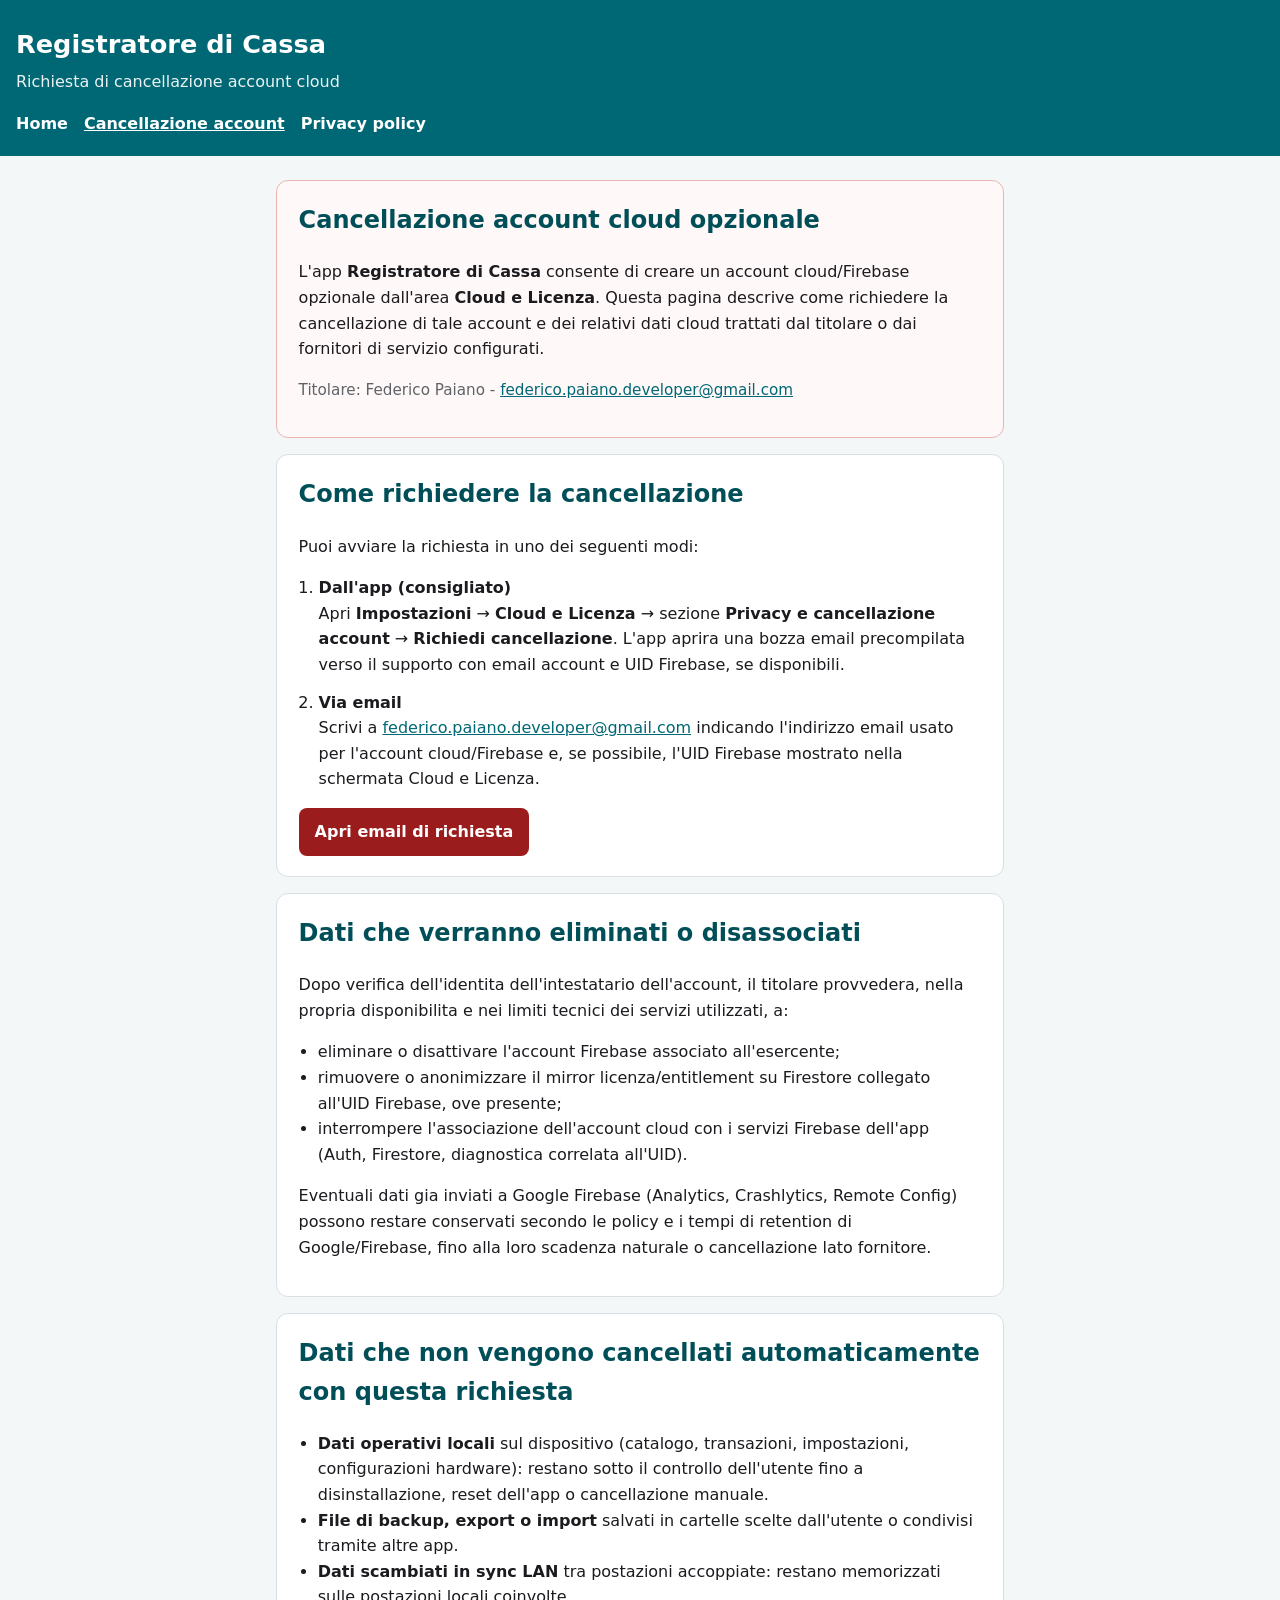
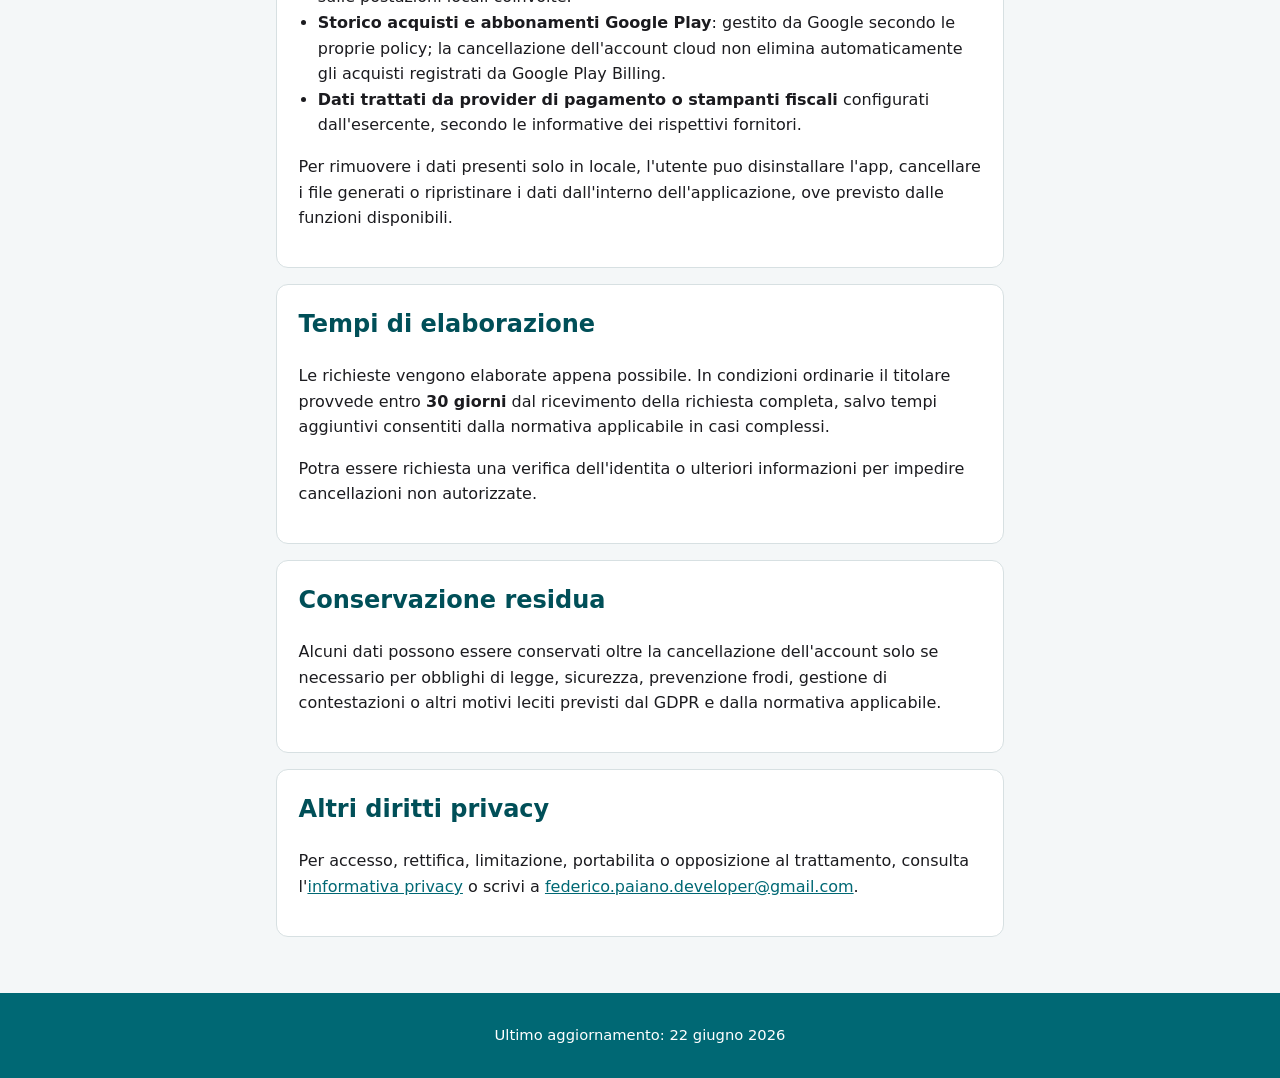
==== account-deletion.html @ 469132d5 "Publish legal pages for Google Play Console. Account deletion and privacy policy pages for Registrat" ====
<!DOCTYPE html>
<html lang="it">
<head>
  <meta charset="utf-8">
  <meta name="viewport" content="width=device-width, initial-scale=1">
  <title>Cancellazione account cloud - Registratore di Cassa</title>
  <meta name="description" content="Come richiedere la cancellazione dell'account cloud Firebase e dei dati cloud associati all'app Registratore di Cassa.">
  <link rel="stylesheet" href="style.css">
</head>
<body>
  <header class="site-header">
    <h1>Registratore di Cassa</h1>
    <p>Richiesta di cancellazione account cloud</p>
    <nav class="site-nav" aria-label="Navigazione documenti">
      <a href="index.html">Home</a>
      <a href="account-deletion.html" aria-current="page">Cancellazione account</a>
      <a href="privacy-policy.html">Privacy policy</a>
    </nav>
  </header>

  <main>
    <section class="card danger">
      <h2>Cancellazione account cloud opzionale</h2>
      <p>
        L'app <strong>Registratore di Cassa</strong> consente di creare un account cloud/Firebase
        opzionale dall'area <strong>Cloud e Licenza</strong>. Questa pagina descrive come richiedere
        la cancellazione di tale account e dei relativi dati cloud trattati dal titolare o dai
        fornitori di servizio configurati.
      </p>
      <p class="meta">
        Titolare: Federico Paiano -
        <a href="mailto:federico.paiano.developer@gmail.com">federico.paiano.developer@gmail.com</a>
      </p>
    </section>

    <section class="card">
      <h2>Come richiedere la cancellazione</h2>
      <p>Puoi avviare la richiesta in uno dei seguenti modi:</p>
      <ol class="steps">
        <li>
          <strong>Dall'app (consigliato)</strong><br>
          Apri <strong>Impostazioni</strong> &rarr; <strong>Cloud e Licenza</strong> &rarr;
          sezione <strong>Privacy e cancellazione account</strong> &rarr;
          <strong>Richiedi cancellazione</strong>. L'app aprira una bozza email precompilata
          verso il supporto con email account e UID Firebase, se disponibili.
        </li>
        <li>
          <strong>Via email</strong><br>
          Scrivi a
          <a href="mailto:federico.paiano.developer@gmail.com?subject=Richiesta%20cancellazione%20account%20cloud%20-%20Registratore%20di%20Cassa">federico.paiano.developer@gmail.com</a>
          indicando l'indirizzo email usato per l'account cloud/Firebase e, se possibile,
          l'UID Firebase mostrato nella schermata Cloud e Licenza.
        </li>
      </ol>
      <div class="button-row">
        <a class="button button-danger" href="mailto:federico.paiano.developer@gmail.com?subject=Richiesta%20cancellazione%20account%20cloud%20-%20Registratore%20di%20Cassa&amp;body=Buongiorno%2C%0A%0Adesidero%20richiedere%20la%20cancellazione%20del%20mio%20account%20cloud%20per%20l'app%20Registratore%20di%20Cassa.%0A%0AEmail%20account%3A%20%0AUID%20Firebase%3A%20%0A%0AGrazie.">Apri email di richiesta</a>
      </div>
    </section>

    <section class="card">
      <h2>Dati che verranno eliminati o disassociati</h2>
      <p>
        Dopo verifica dell'identita dell'intestatario dell'account, il titolare provvedera,
        nella propria disponibilita e nei limiti tecnici dei servizi utilizzati, a:
      </p>
      <ul class="compact">
        <li>eliminare o disattivare l'account Firebase associato all'esercente;</li>
        <li>rimuovere o anonimizzare il mirror licenza/entitlement su Firestore collegato all'UID Firebase, ove presente;</li>
        <li>interrompere l'associazione dell'account cloud con i servizi Firebase dell'app (Auth, Firestore, diagnostica correlata all'UID).</li>
      </ul>
      <p>
        Eventuali dati gia inviati a Google Firebase (Analytics, Crashlytics, Remote Config)
        possono restare conservati secondo le policy e i tempi di retention di Google/Firebase,
        fino alla loro scadenza naturale o cancellazione lato fornitore.
      </p>
    </section>

    <section class="card">
      <h2>Dati che non vengono cancellati automaticamente con questa richiesta</h2>
      <ul class="compact">
        <li>
          <strong>Dati operativi locali</strong> sul dispositivo (catalogo, transazioni, impostazioni,
          configurazioni hardware): restano sotto il controllo dell'utente fino a disinstallazione,
          reset dell'app o cancellazione manuale.
        </li>
        <li>
          <strong>File di backup, export o import</strong> salvati in cartelle scelte dall'utente
          o condivisi tramite altre app.
        </li>
        <li>
          <strong>Dati scambiati in sync LAN</strong> tra postazioni accoppiate: restano memorizzati
          sulle postazioni locali coinvolte.
        </li>
        <li>
          <strong>Storico acquisti e abbonamenti Google Play</strong>: gestito da Google secondo
          le proprie policy; la cancellazione dell'account cloud non elimina automaticamente
          gli acquisti registrati da Google Play Billing.
        </li>
        <li>
          <strong>Dati trattati da provider di pagamento o stampanti fiscali</strong> configurati
          dall'esercente, secondo le informative dei rispettivi fornitori.
        </li>
      </ul>
      <p>
        Per rimuovere i dati presenti solo in locale, l'utente puo disinstallare l'app,
        cancellare i file generati o ripristinare i dati dall'interno dell'applicazione,
        ove previsto dalle funzioni disponibili.
      </p>
    </section>

    <section class="card">
      <h2>Tempi di elaborazione</h2>
      <p>
        Le richieste vengono elaborate appena possibile. In condizioni ordinarie il titolare
        provvede entro <strong>30 giorni</strong> dal ricevimento della richiesta completa,
        salvo tempi aggiuntivi consentiti dalla normativa applicabile in casi complessi.
      </p>
      <p>
        Potra essere richiesta una verifica dell'identita o ulteriori informazioni per
        impedire cancellazioni non autorizzate.
      </p>
    </section>

    <section class="card">
      <h2>Conservazione residua</h2>
      <p>
        Alcuni dati possono essere conservati oltre la cancellazione dell'account solo se
        necessario per obblighi di legge, sicurezza, prevenzione frodi, gestione di contestazioni
        o altri motivi leciti previsti dal GDPR e dalla normativa applicabile.
      </p>
    </section>

    <section class="card">
      <h2>Altri diritti privacy</h2>
      <p>
        Per accesso, rettifica, limitazione, portabilita o opposizione al trattamento,
        consulta l'<a href="privacy-policy.html">informativa privacy</a> o scrivi a
        <a href="mailto:federico.paiano.developer@gmail.com">federico.paiano.developer@gmail.com</a>.
      </p>
    </section>
  </main>

  <footer class="site-footer">
    <p>Ultimo aggiornamento: 22 giugno 2026</p>
  </footer>
</body>
</html>
---- style.css ----
:root {
  color-scheme: light;
  --primary: #006874;
  --primary-dark: #004f58;
  --text: #1b1b1f;
  --muted: #5f6368;
  --surface: #ffffff;
  --background: #f4f7f8;
  --border: #d7e0e2;
  --danger: #9b1c1c;
  --max-width: 760px;
}

* {
  box-sizing: border-box;
}

body {
  margin: 0;
  font-family: "Segoe UI", system-ui, -apple-system, sans-serif;
  line-height: 1.6;
  color: var(--text);
  background: var(--background);
}

a {
  color: var(--primary);
}

a:hover {
  color: var(--primary-dark);
}

.site-header,
.site-footer {
  background: var(--primary);
  color: #fff;
}

.site-header {
  padding: 1.5rem 1rem 1.25rem;
}

.site-header h1 {
  margin: 0 0 0.25rem;
  font-size: 1.6rem;
}

.site-header p {
  margin: 0;
  opacity: 0.92;
}

.site-nav {
  margin-top: 1rem;
  display: flex;
  flex-wrap: wrap;
  gap: 0.75rem 1rem;
}

.site-nav a {
  color: #fff;
  text-decoration: none;
  font-weight: 600;
}

.site-nav a[aria-current="page"] {
  text-decoration: underline;
}

main {
  max-width: var(--max-width);
  margin: 0 auto;
  padding: 1.5rem 1rem 2.5rem;
}

.card {
  background: var(--surface);
  border: 1px solid var(--border);
  border-radius: 12px;
  padding: 1.25rem 1.35rem;
  margin-bottom: 1rem;
}

.card h2,
.card h3 {
  margin-top: 0;
  color: var(--primary-dark);
}

.card.danger {
  border-color: #e8b4b4;
  background: #fff8f8;
}

.meta {
  color: var(--muted);
  font-size: 0.95rem;
}

ol.steps {
  padding-left: 1.25rem;
}

ol.steps li + li {
  margin-top: 0.75rem;
}

ul.compact {
  padding-left: 1.2rem;
}

table {
  width: 100%;
  border-collapse: collapse;
  font-size: 0.95rem;
}

th,
td {
  border: 1px solid var(--border);
  padding: 0.55rem 0.65rem;
  text-align: left;
  vertical-align: top;
}

th {
  background: #eef4f5;
}

.button-row {
  display: flex;
  flex-wrap: wrap;
  gap: 0.75rem;
  margin-top: 1rem;
}

.button {
  display: inline-block;
  padding: 0.7rem 1rem;
  border-radius: 8px;
  text-decoration: none;
  font-weight: 600;
}

.button-primary {
  background: var(--primary);
  color: #fff;
}

.button-danger {
  background: var(--danger);
  color: #fff;
}

.site-footer {
  padding: 1rem;
  text-align: center;
  font-size: 0.92rem;
}

.site-footer a {
  color: #fff;
}
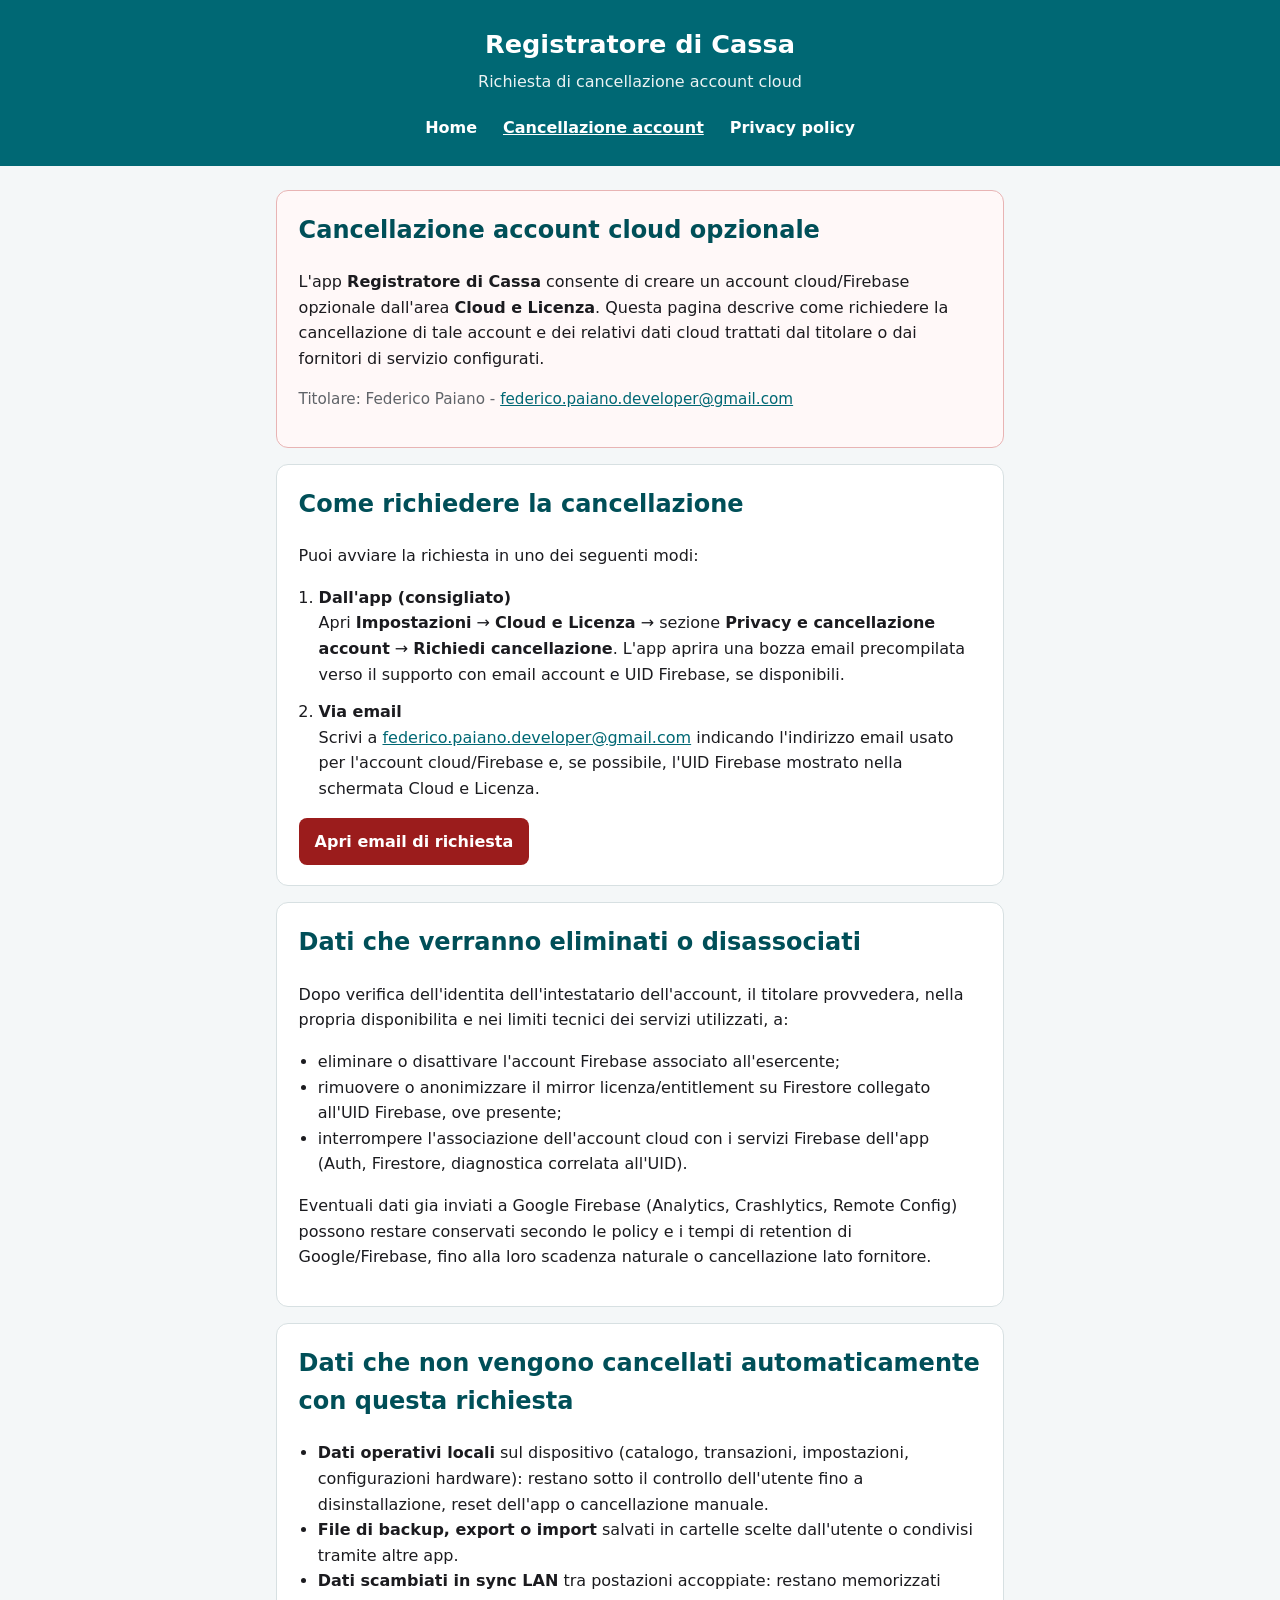
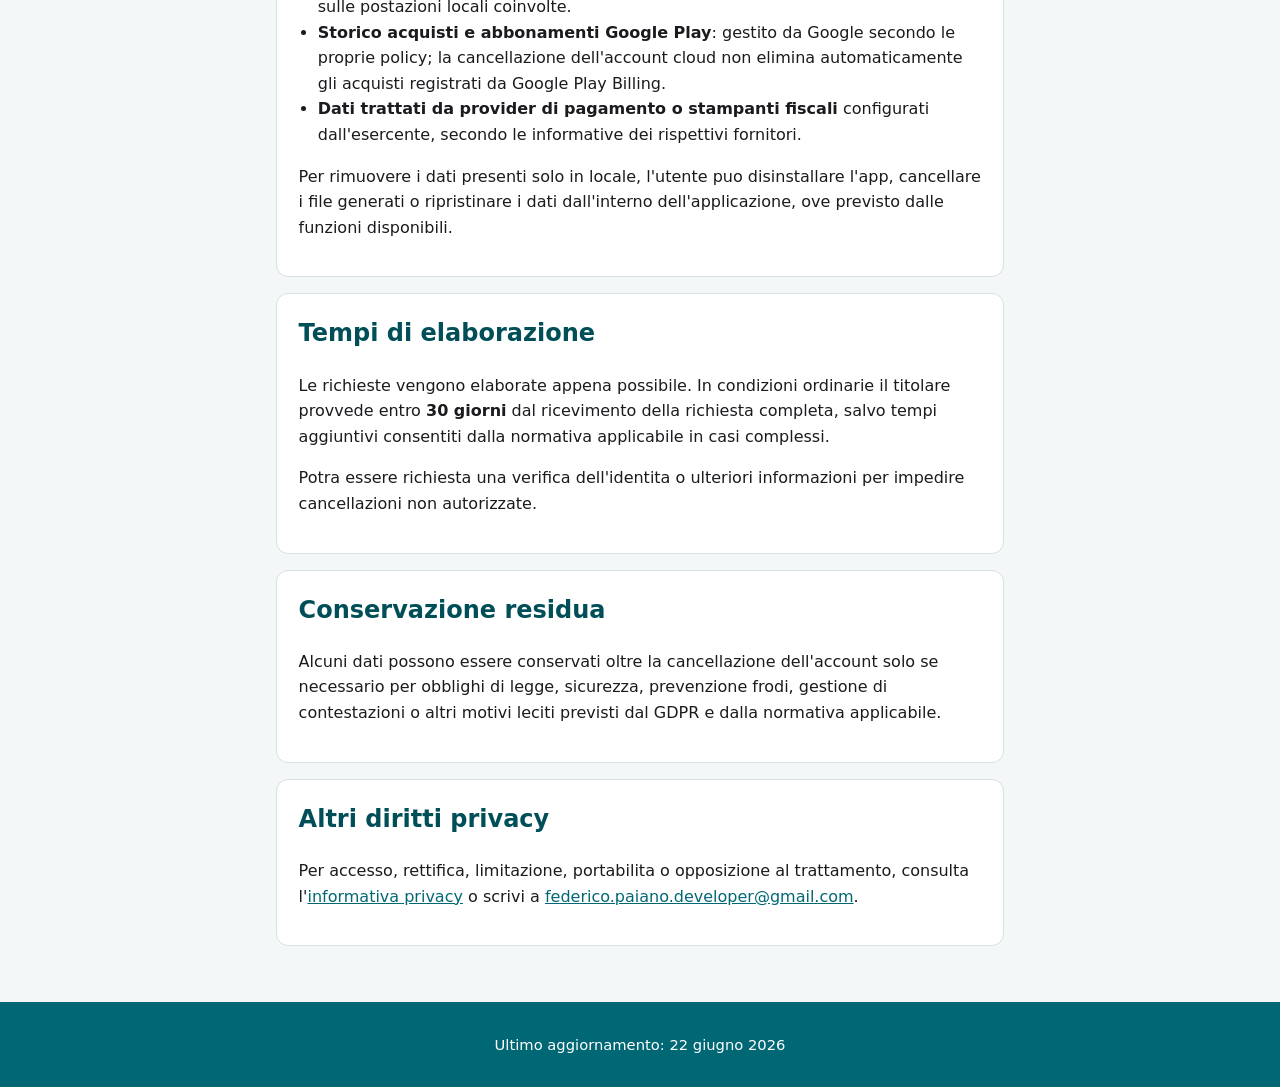
==== commit 18f647a0: "Corregge centratura header e navigazione. Allinea titolo e link alla stessa colonna del contenuto pr" ====
--- a/account-deletion.html
+++ b/account-deletion.html
@@ -5,17 +5,19 @@
   <meta name="viewport" content="width=device-width, initial-scale=1">
   <title>Cancellazione account cloud - Registratore di Cassa</title>
   <meta name="description" content="Come richiedere la cancellazione dell'account cloud Firebase e dei dati cloud associati all'app Registratore di Cassa.">
-  <link rel="stylesheet" href="style.css">
+  <link rel="stylesheet" href="style.css?v=2">
 </head>
 <body>
   <header class="site-header">
-    <h1>Registratore di Cassa</h1>
-    <p>Richiesta di cancellazione account cloud</p>
-    <nav class="site-nav" aria-label="Navigazione documenti">
-      <a href="index.html">Home</a>
-      <a href="account-deletion.html" aria-current="page">Cancellazione account</a>
-      <a href="privacy-policy.html">Privacy policy</a>
-    </nav>
+    <div class="site-header-inner">
+      <h1>Registratore di Cassa</h1>
+      <p>Richiesta di cancellazione account cloud</p>
+      <nav class="site-nav" aria-label="Navigazione documenti">
+        <a href="index.html">Home</a>
+        <a href="account-deletion.html" aria-current="page">Cancellazione account</a>
+        <a href="privacy-policy.html">Privacy policy</a>
+      </nav>
+    </div>
   </header>
 
   <main>
--- a/style.css
+++ b/style.css
@@ -39,29 +39,40 @@
 
 .site-header {
   padding: 1.5rem 1rem 1.25rem;
+  width: 100%;
+}
+
+.site-header-inner {
+  max-width: var(--max-width);
+  margin: 0 auto;
+  text-align: center;
 }
 
 .site-header h1 {
   margin: 0 0 0.25rem;
   font-size: 1.6rem;
+  text-align: center;
 }
 
 .site-header p {
   margin: 0;
   opacity: 0.92;
+  text-align: center;
 }
 
 .site-nav {
-  margin-top: 1rem;
-  display: flex;
-  flex-wrap: wrap;
-  gap: 0.75rem 1rem;
+  margin: 1rem auto 0;
+  padding: 0;
+  text-align: center;
+  line-height: 1.9;
 }
 
 .site-nav a {
+  display: inline-block;
   color: #fff;
   text-decoration: none;
   font-weight: 600;
+  padding: 0.15rem 0.65rem;
 }
 
 .site-nav a[aria-current="page"] {
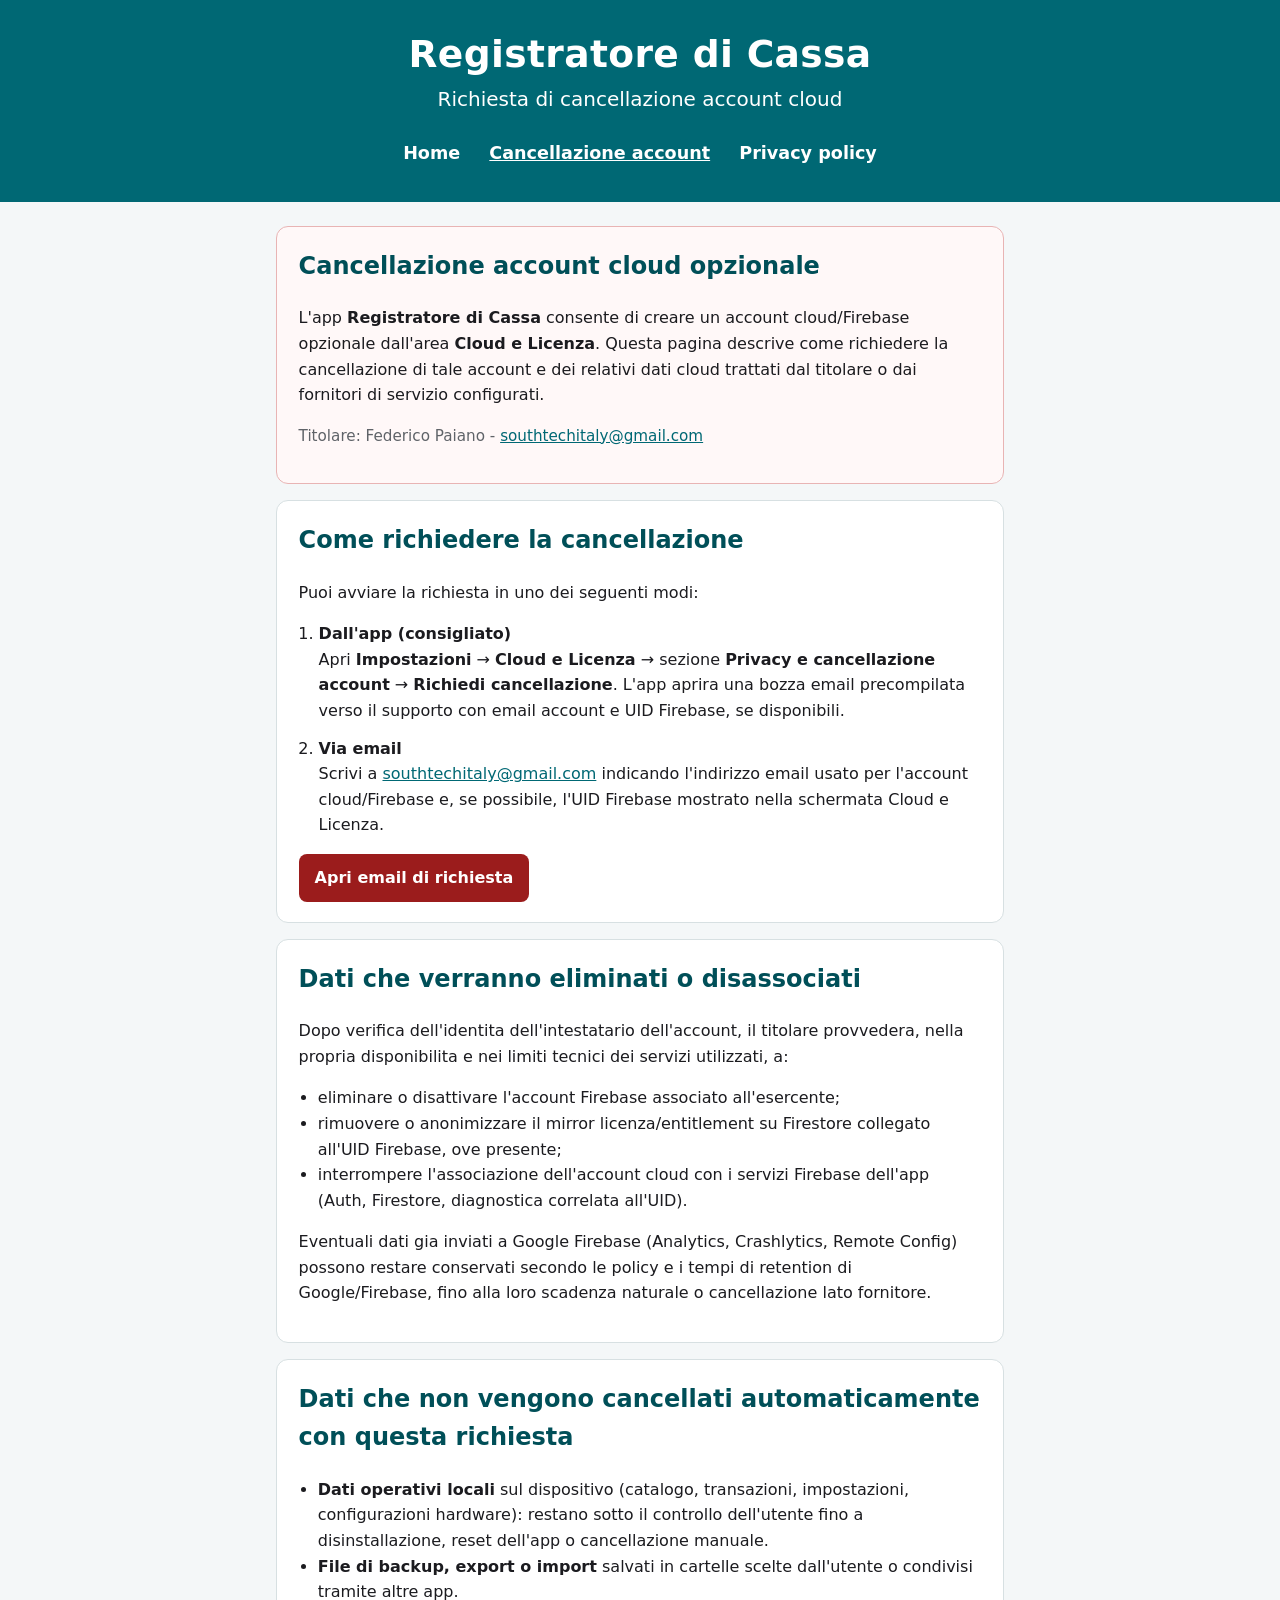
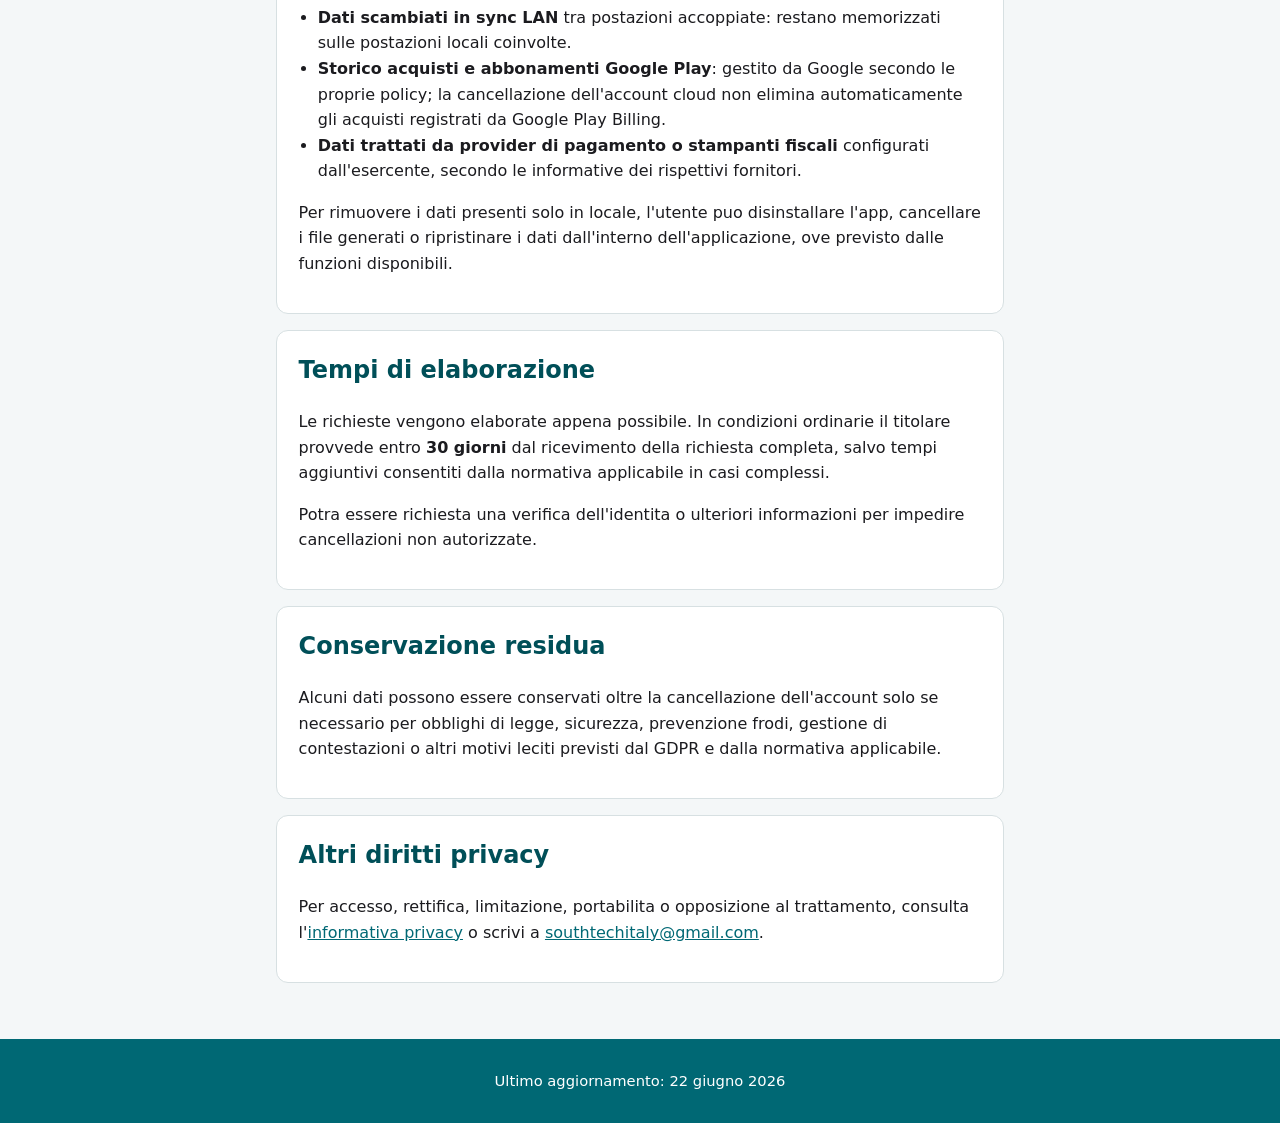
==== commit cc8cb299: "Aggiorna email di contatto a southtechitaly@gmail.com. Allinea le pagine legali pubblicate su GitHub" ====
--- a/account-deletion.html
+++ b/account-deletion.html
@@ -5,7 +5,7 @@
   <meta name="viewport" content="width=device-width, initial-scale=1">
   <title>Cancellazione account cloud - Registratore di Cassa</title>
   <meta name="description" content="Come richiedere la cancellazione dell'account cloud Firebase e dei dati cloud associati all'app Registratore di Cassa.">
-  <link rel="stylesheet" href="style.css?v=2">
+  <link rel="stylesheet" href="style.css?v=3">
 </head>
 <body>
   <header class="site-header">
@@ -31,7 +31,7 @@
       </p>
       <p class="meta">
         Titolare: Federico Paiano -
-        <a href="mailto:federico.paiano.developer@gmail.com">federico.paiano.developer@gmail.com</a>
+        <a href="mailto:southtechitaly@gmail.com">southtechitaly@gmail.com</a>
       </p>
     </section>
 
@@ -49,13 +49,13 @@
         <li>
           <strong>Via email</strong><br>
           Scrivi a
-          <a href="mailto:federico.paiano.developer@gmail.com?subject=Richiesta%20cancellazione%20account%20cloud%20-%20Registratore%20di%20Cassa">federico.paiano.developer@gmail.com</a>
+          <a href="mailto:southtechitaly@gmail.com?subject=Richiesta%20cancellazione%20account%20cloud%20-%20Registratore%20di%20Cassa">southtechitaly@gmail.com</a>
           indicando l'indirizzo email usato per l'account cloud/Firebase e, se possibile,
           l'UID Firebase mostrato nella schermata Cloud e Licenza.
         </li>
       </ol>
       <div class="button-row">
-        <a class="button button-danger" href="mailto:federico.paiano.developer@gmail.com?subject=Richiesta%20cancellazione%20account%20cloud%20-%20Registratore%20di%20Cassa&amp;body=Buongiorno%2C%0A%0Adesidero%20richiedere%20la%20cancellazione%20del%20mio%20account%20cloud%20per%20l'app%20Registratore%20di%20Cassa.%0A%0AEmail%20account%3A%20%0AUID%20Firebase%3A%20%0A%0AGrazie.">Apri email di richiesta</a>
+        <a class="button button-danger" href="mailto:southtechitaly@gmail.com?subject=Richiesta%20cancellazione%20account%20cloud%20-%20Registratore%20di%20Cassa&amp;body=Buongiorno%2C%0A%0Adesidero%20richiedere%20la%20cancellazione%20del%20mio%20account%20cloud%20per%20l'app%20Registratore%20di%20Cassa.%0A%0AEmail%20account%3A%20%0AUID%20Firebase%3A%20%0A%0AGrazie.">Apri email di richiesta</a>
       </div>
     </section>
 
@@ -137,7 +137,7 @@
       <p>
         Per accesso, rettifica, limitazione, portabilita o opposizione al trattamento,
         consulta l'<a href="privacy-policy.html">informativa privacy</a> o scrivi a
-        <a href="mailto:federico.paiano.developer@gmail.com">federico.paiano.developer@gmail.com</a>.
+        <a href="mailto:southtechitaly@gmail.com">southtechitaly@gmail.com</a>.
       </p>
     </section>
   </main>
--- a/style.css
+++ b/style.css
@@ -38,7 +38,7 @@
 }
 
 .site-header {
-  padding: 1.5rem 1rem 1.25rem;
+  padding: 2rem 1rem 1.75rem;
   width: 100%;
 }
 
@@ -49,30 +49,37 @@
 }
 
 .site-header h1 {
-  margin: 0 0 0.25rem;
-  font-size: 1.6rem;
+  margin: 0 0 0.5rem;
+  font-size: clamp(1.85rem, 5vw, 2.35rem);
+  font-weight: 700;
+  line-height: 1.2;
+  letter-spacing: 0.01em;
   text-align: center;
 }
 
 .site-header p {
   margin: 0;
-  opacity: 0.92;
+  font-size: clamp(1.05rem, 2.8vw, 1.25rem);
+  font-weight: 500;
+  line-height: 1.45;
+  opacity: 1;
   text-align: center;
 }
 
 .site-nav {
-  margin: 1rem auto 0;
+  margin: 1.15rem auto 0;
   padding: 0;
   text-align: center;
-  line-height: 1.9;
+  line-height: 2;
 }
 
 .site-nav a {
   display: inline-block;
   color: #fff;
   text-decoration: none;
+  font-size: clamp(1rem, 2.5vw, 1.1rem);
   font-weight: 600;
-  padding: 0.15rem 0.65rem;
+  padding: 0.2rem 0.75rem;
 }
 
 .site-nav a[aria-current="page"] {
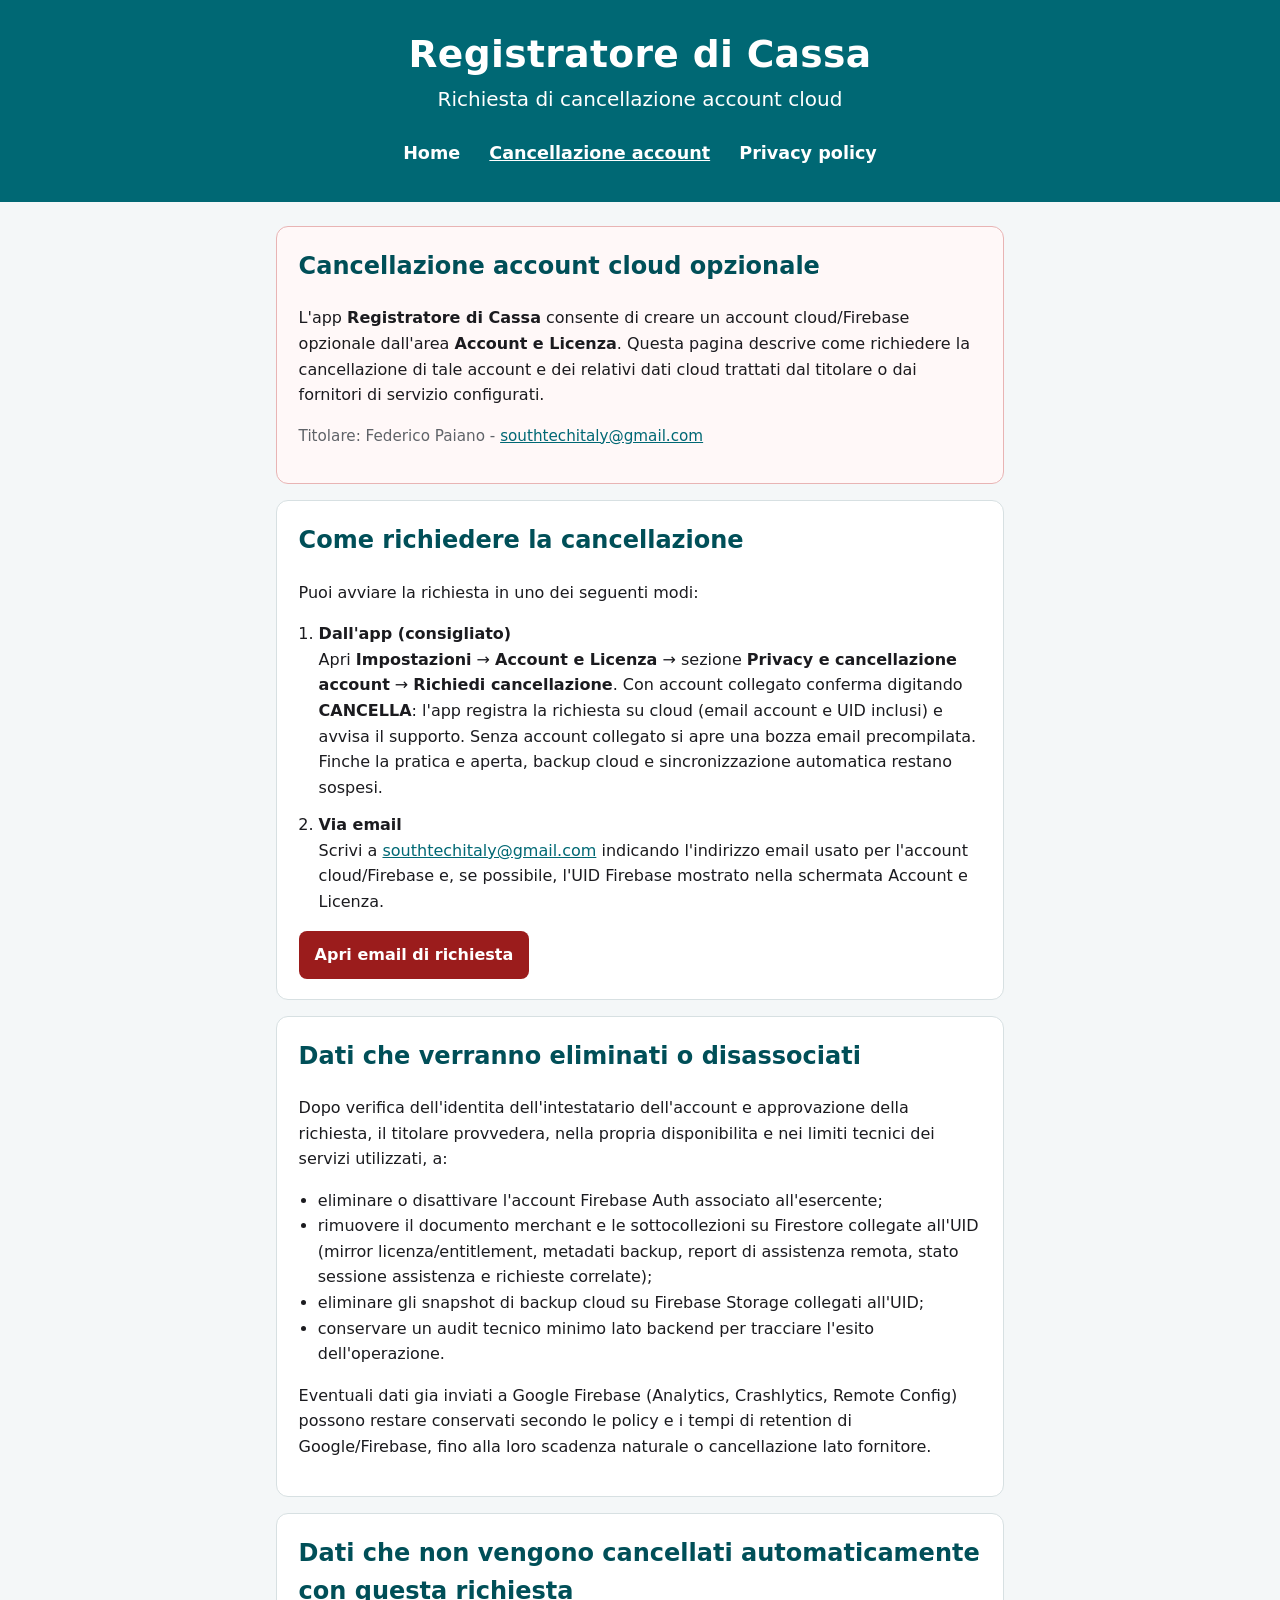
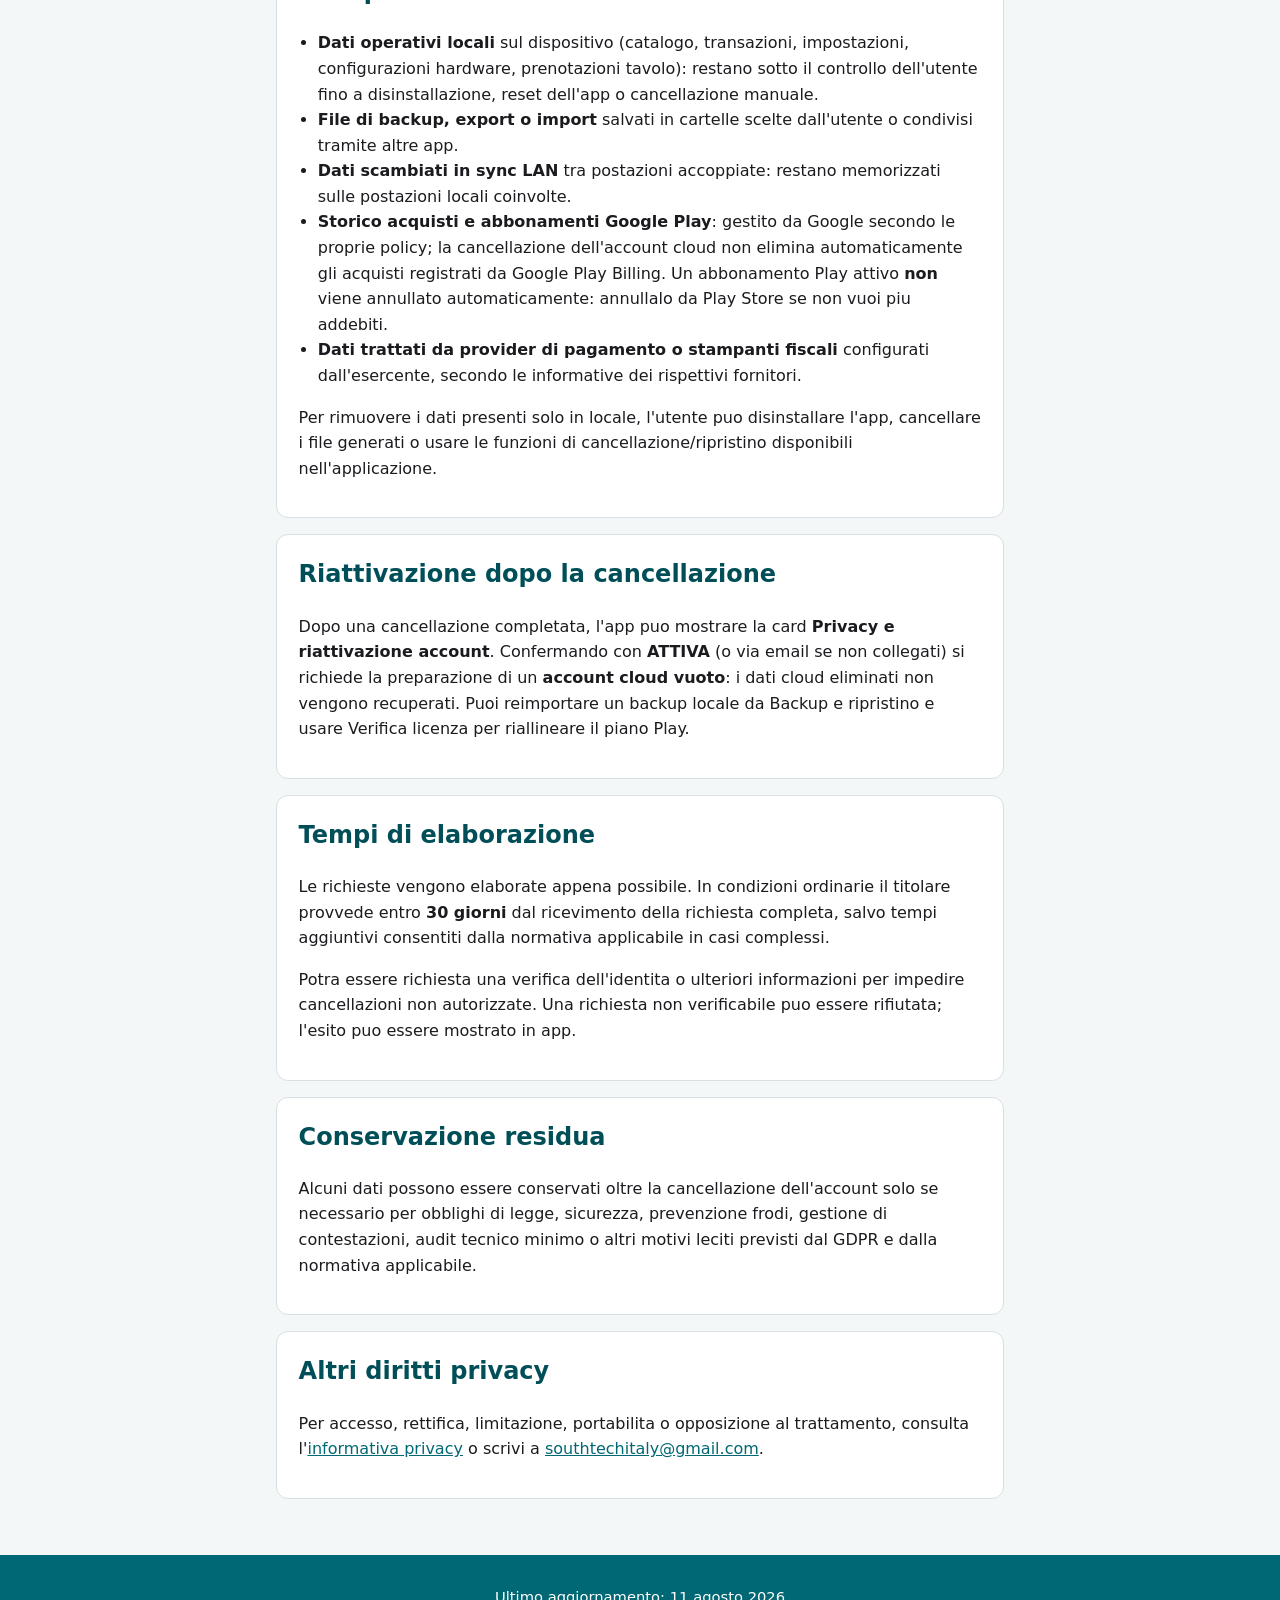
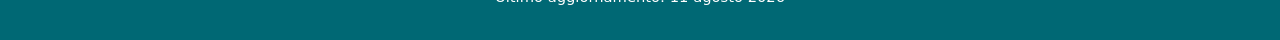
==== commit d460cd14: "Allinea cancellazione account e privacy al flusso in-app attuale. Documenta dual-path Firestore/emai" ====
--- a/account-deletion.html
+++ b/account-deletion.html
@@ -5,7 +5,7 @@
   <meta name="viewport" content="width=device-width, initial-scale=1">
   <title>Cancellazione account cloud - Registratore di Cassa</title>
   <meta name="description" content="Come richiedere la cancellazione dell'account cloud Firebase e dei dati cloud associati all'app Registratore di Cassa.">
-  <link rel="stylesheet" href="style.css?v=3">
+  <link rel="stylesheet" href="style.css?v=4">
 </head>
 <body>
   <header class="site-header">
@@ -25,7 +25,7 @@
       <h2>Cancellazione account cloud opzionale</h2>
       <p>
         L'app <strong>Registratore di Cassa</strong> consente di creare un account cloud/Firebase
-        opzionale dall'area <strong>Cloud e Licenza</strong>. Questa pagina descrive come richiedere
+        opzionale dall'area <strong>Account e Licenza</strong>. Questa pagina descrive come richiedere
         la cancellazione di tale account e dei relativi dati cloud trattati dal titolare o dai
         fornitori di servizio configurati.
       </p>
@@ -41,34 +41,40 @@
       <ol class="steps">
         <li>
           <strong>Dall'app (consigliato)</strong><br>
-          Apri <strong>Impostazioni</strong> &rarr; <strong>Cloud e Licenza</strong> &rarr;
+          Apri <strong>Impostazioni</strong> &rarr; <strong>Account e Licenza</strong> &rarr;
           sezione <strong>Privacy e cancellazione account</strong> &rarr;
-          <strong>Richiedi cancellazione</strong>. L'app aprira una bozza email precompilata
-          verso il supporto con email account e UID Firebase, se disponibili.
+          <strong>Richiedi cancellazione</strong>. Con account collegato conferma digitando
+          <strong>CANCELLA</strong>: l'app registra la richiesta su cloud (email account e UID
+          inclusi) e avvisa il supporto. Senza account collegato si apre una bozza email precompilata.
+          Finche la pratica e aperta, backup cloud e sincronizzazione automatica restano sospesi.
         </li>
         <li>
           <strong>Via email</strong><br>
           Scrivi a
           <a href="mailto:southtechitaly@gmail.com?subject=Richiesta%20cancellazione%20account%20cloud%20-%20Registratore%20di%20Cassa">southtechitaly@gmail.com</a>
           indicando l'indirizzo email usato per l'account cloud/Firebase e, se possibile,
-          l'UID Firebase mostrato nella schermata Cloud e Licenza.
+          l'UID Firebase mostrato nella schermata Account e Licenza.
         </li>
       </ol>
       <div class="button-row">
-        <a class="button button-danger" href="mailto:southtechitaly@gmail.com?subject=Richiesta%20cancellazione%20account%20cloud%20-%20Registratore%20di%20Cassa&amp;body=Buongiorno%2C%0A%0Adesidero%20richiedere%20la%20cancellazione%20del%20mio%20account%20cloud%20per%20l'app%20Registratore%20di%20Cassa.%0A%0AEmail%20account%3A%20%0AUID%20Firebase%3A%20%0A%0AGrazie.">Apri email di richiesta</a>
+        <a class="button button-danger" href="mailto:southtechitaly@gmail.com?subject=Richiesta%20cancellazione%20account%20cloud%20-%20Registratore%20di%20Cassa&amp;body=Buongiorno%2C%0A%0Adesidero%20richiedere%20la%20cancellazione%20del%20mio%20account%20cloud%20per%20l'app%20Registratore%20di%20Cassa%20e%20dei%20relativi%20dati%20cloud%20associati.%0A%0AEmail%20account%3A%20%0ACodice%20UID%3A%20%0A%0ASono%20consapevole%20che%20i%20dati%20presenti%20solo%20in%20locale%20sul%20dispositivo%20o%20nei%20file%20di%20backup%2Fexport%20sotto%20il%20mio%20controllo%20devono%20essere%20rimossi%20manualmente.%0A%0AGrazie.">Apri email di richiesta</a>
       </div>
     </section>
 
     <section class="card">
       <h2>Dati che verranno eliminati o disassociati</h2>
       <p>
-        Dopo verifica dell'identita dell'intestatario dell'account, il titolare provvedera,
-        nella propria disponibilita e nei limiti tecnici dei servizi utilizzati, a:
+        Dopo verifica dell'identita dell'intestatario dell'account e approvazione della richiesta,
+        il titolare provvedera, nella propria disponibilita e nei limiti tecnici dei servizi
+        utilizzati, a:
       </p>
       <ul class="compact">
-        <li>eliminare o disattivare l'account Firebase associato all'esercente;</li>
-        <li>rimuovere o anonimizzare il mirror licenza/entitlement su Firestore collegato all'UID Firebase, ove presente;</li>
-        <li>interrompere l'associazione dell'account cloud con i servizi Firebase dell'app (Auth, Firestore, diagnostica correlata all'UID).</li>
+        <li>eliminare o disattivare l'account Firebase Auth associato all'esercente;</li>
+        <li>rimuovere il documento merchant e le sottocollezioni su Firestore collegate all'UID
+          (mirror licenza/entitlement, metadati backup, report di assistenza remota, stato sessione
+          assistenza e richieste correlate);</li>
+        <li>eliminare gli snapshot di backup cloud su Firebase Storage collegati all'UID;</li>
+        <li>conservare un audit tecnico minimo lato backend per tracciare l'esito dell'operazione.</li>
       </ul>
       <p>
         Eventuali dati gia inviati a Google Firebase (Analytics, Crashlytics, Remote Config)
@@ -82,8 +88,8 @@
       <ul class="compact">
         <li>
           <strong>Dati operativi locali</strong> sul dispositivo (catalogo, transazioni, impostazioni,
-          configurazioni hardware): restano sotto il controllo dell'utente fino a disinstallazione,
-          reset dell'app o cancellazione manuale.
+          configurazioni hardware, prenotazioni tavolo): restano sotto il controllo dell'utente fino
+          a disinstallazione, reset dell'app o cancellazione manuale.
         </li>
         <li>
           <strong>File di backup, export o import</strong> salvati in cartelle scelte dall'utente
@@ -96,7 +102,9 @@
         <li>
           <strong>Storico acquisti e abbonamenti Google Play</strong>: gestito da Google secondo
           le proprie policy; la cancellazione dell'account cloud non elimina automaticamente
-          gli acquisti registrati da Google Play Billing.
+          gli acquisti registrati da Google Play Billing. Un abbonamento Play attivo
+          <strong>non</strong> viene annullato automaticamente: annullalo da Play Store se non
+          vuoi piu addebiti.
         </li>
         <li>
           <strong>Dati trattati da provider di pagamento o stampanti fiscali</strong> configurati
@@ -105,8 +113,20 @@
       </ul>
       <p>
         Per rimuovere i dati presenti solo in locale, l'utente puo disinstallare l'app,
-        cancellare i file generati o ripristinare i dati dall'interno dell'applicazione,
-        ove previsto dalle funzioni disponibili.
+        cancellare i file generati o usare le funzioni di cancellazione/ripristino disponibili
+        nell'applicazione.
+      </p>
+    </section>
+
+    <section class="card">
+      <h2>Riattivazione dopo la cancellazione</h2>
+      <p>
+        Dopo una cancellazione completata, l'app puo mostrare la card
+        <strong>Privacy e riattivazione account</strong>. Confermando con
+        <strong>ATTIVA</strong> (o via email se non collegati) si richiede la preparazione di un
+        <strong>account cloud vuoto</strong>: i dati cloud eliminati non vengono recuperati.
+        Puoi reimportare un backup locale da Backup e ripristino e usare Verifica licenza per
+        riallineare il piano Play.
       </p>
     </section>
 
@@ -119,7 +139,8 @@
       </p>
       <p>
         Potra essere richiesta una verifica dell'identita o ulteriori informazioni per
-        impedire cancellazioni non autorizzate.
+        impedire cancellazioni non autorizzate. Una richiesta non verificabile puo essere
+        rifiutata; l'esito puo essere mostrato in app.
       </p>
     </section>
 
@@ -127,8 +148,8 @@
       <h2>Conservazione residua</h2>
       <p>
         Alcuni dati possono essere conservati oltre la cancellazione dell'account solo se
-        necessario per obblighi di legge, sicurezza, prevenzione frodi, gestione di contestazioni
-        o altri motivi leciti previsti dal GDPR e dalla normativa applicabile.
+        necessario per obblighi di legge, sicurezza, prevenzione frodi, gestione di contestazioni,
+        audit tecnico minimo o altri motivi leciti previsti dal GDPR e dalla normativa applicabile.
       </p>
     </section>
 
@@ -143,7 +164,7 @@
   </main>
 
   <footer class="site-footer">
-    <p>Ultimo aggiornamento: 22 giugno 2026</p>
+    <p>Ultimo aggiornamento: 11 agosto 2026</p>
   </footer>
 </body>
 </html>
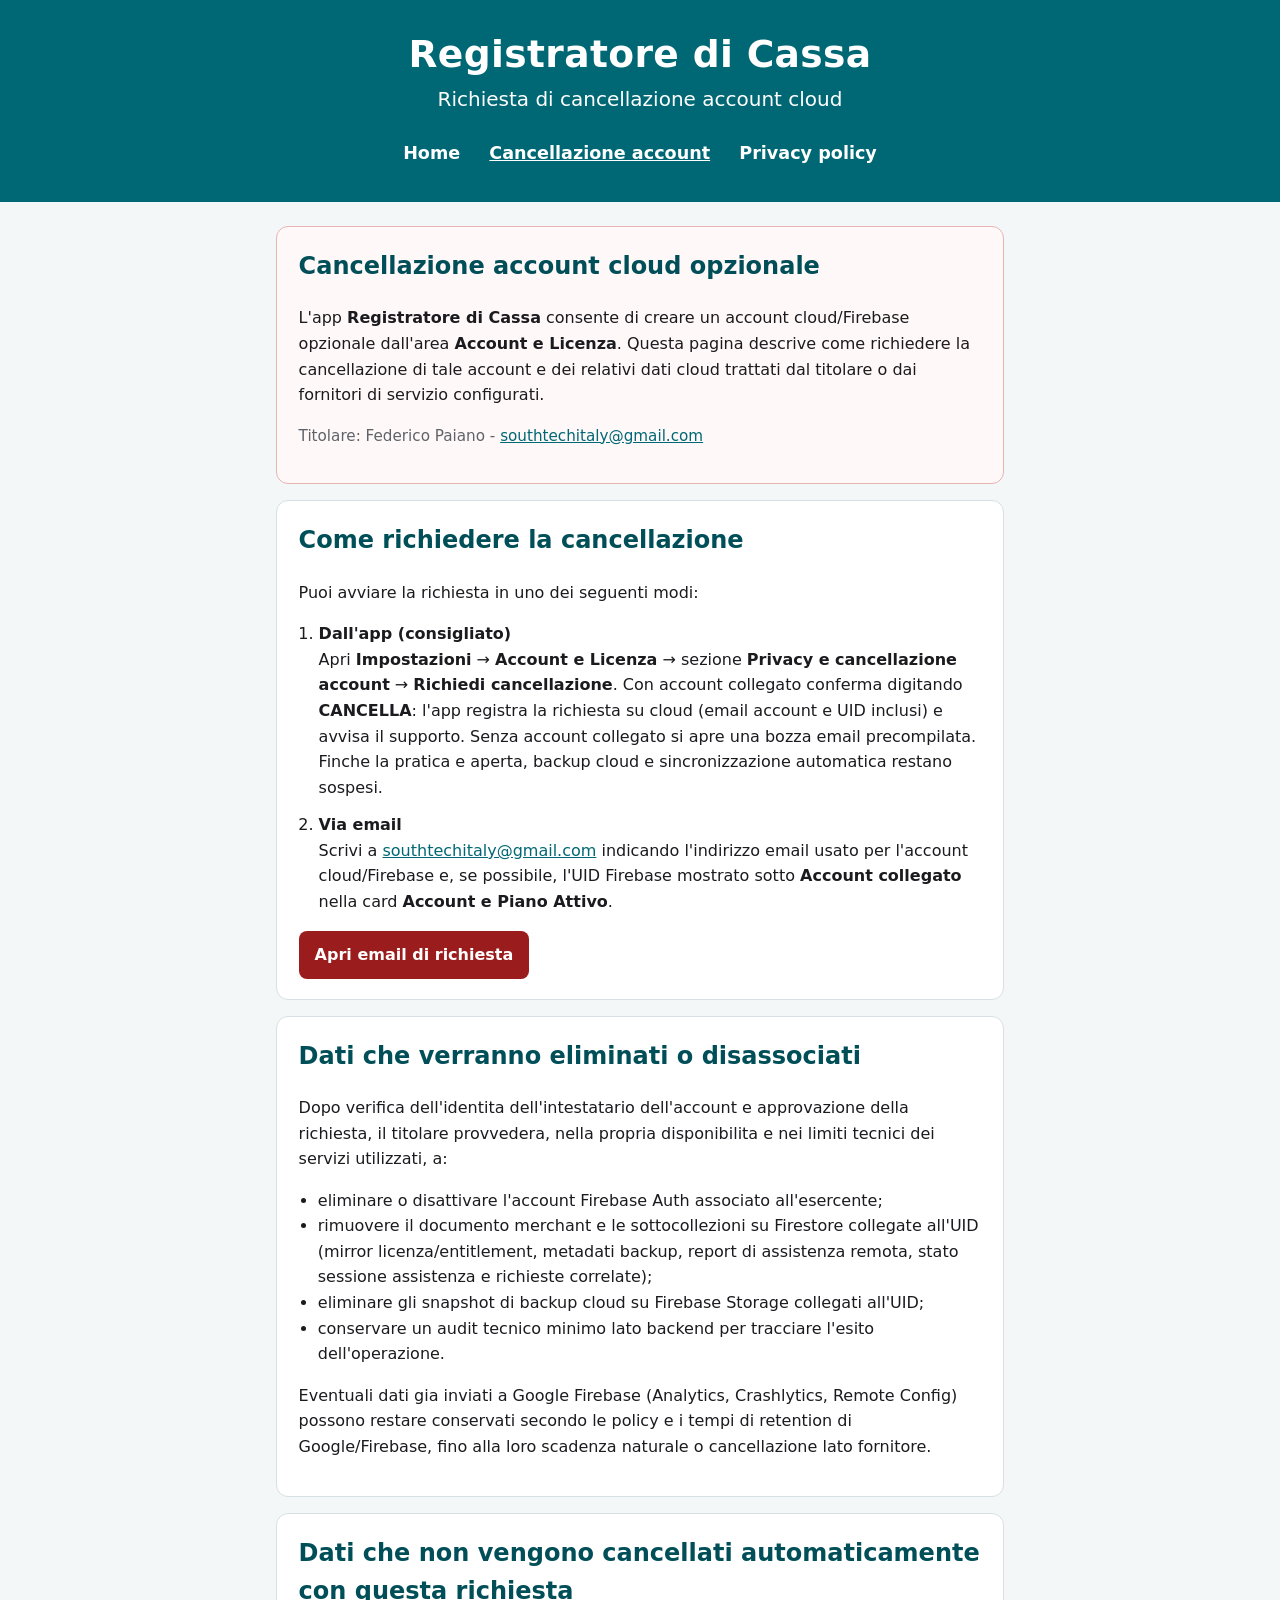
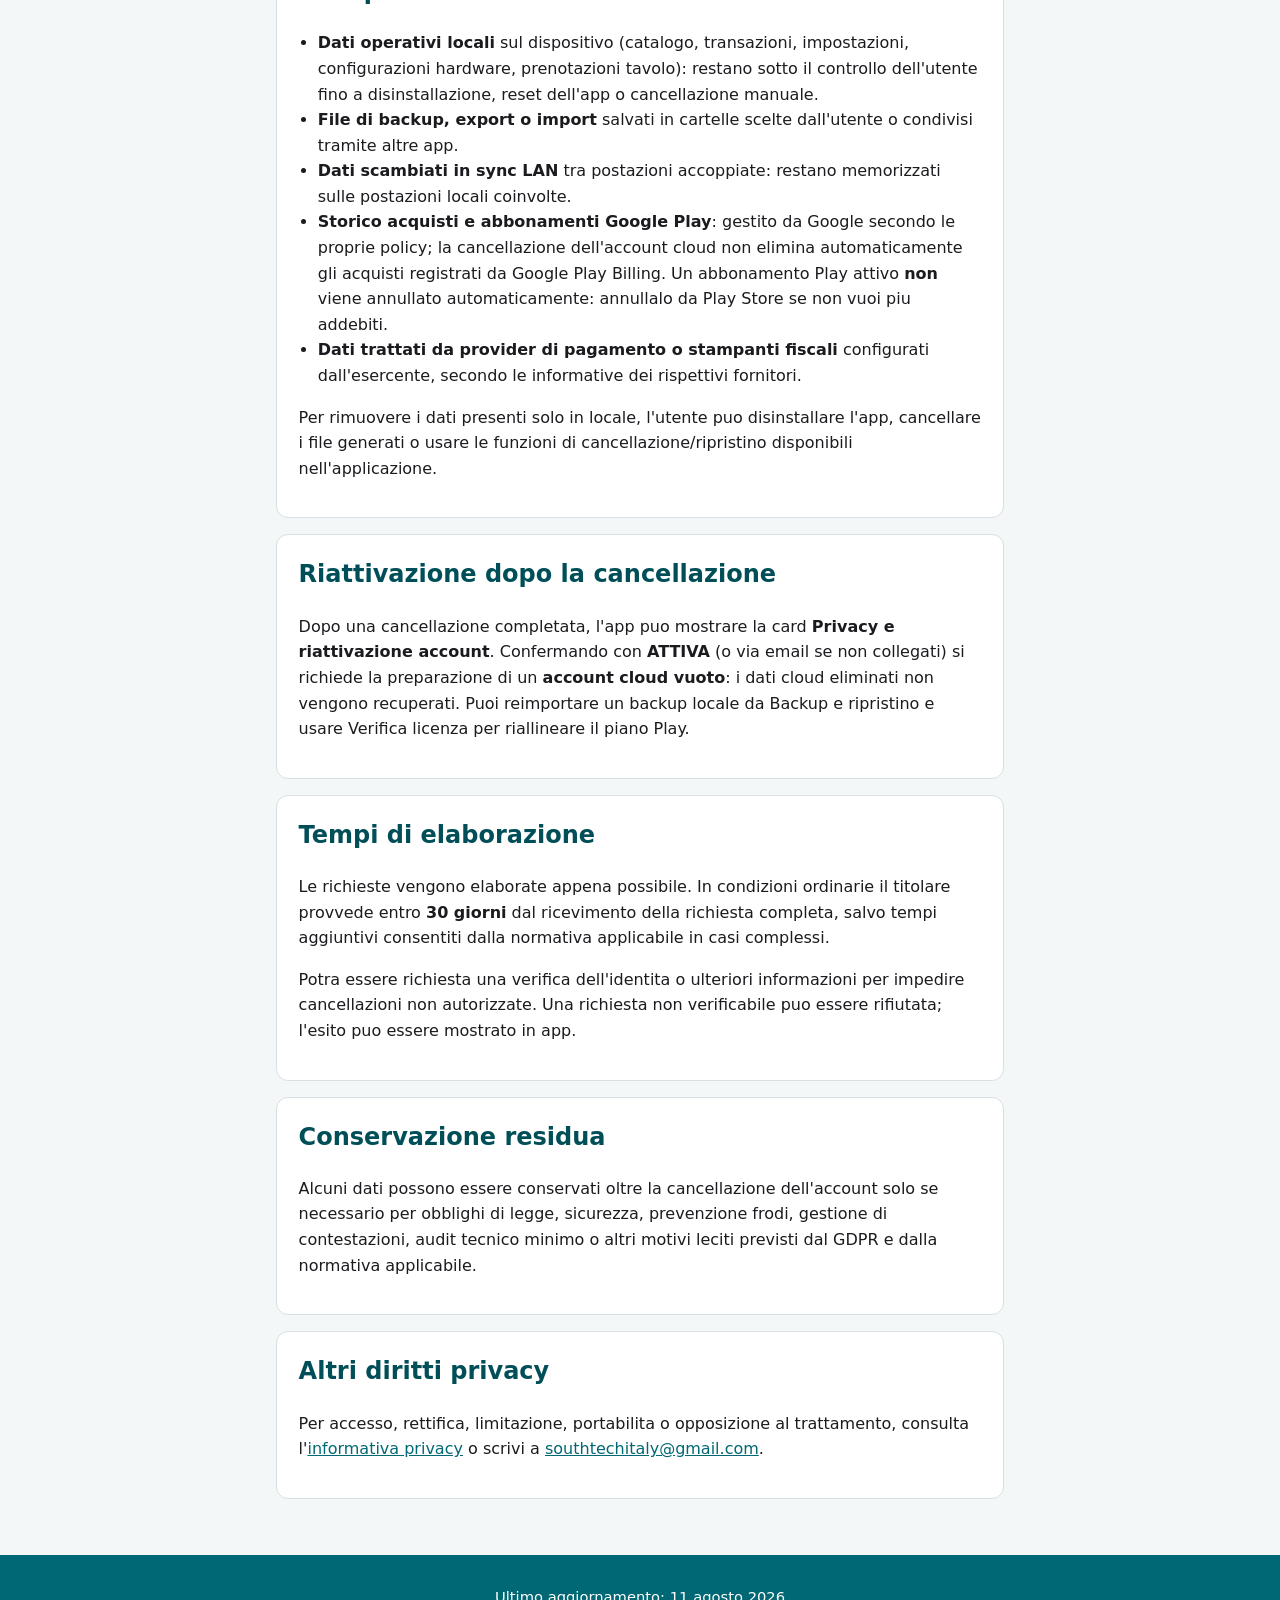
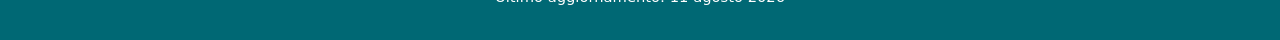
==== commit 81c1603a: "Precisa dove trovare l'UID Firebase in Account e Piano Attivo. Allinea le pagine pubbliche al blocco" ====
--- a/account-deletion.html
+++ b/account-deletion.html
@@ -53,7 +53,8 @@
           Scrivi a
           <a href="mailto:southtechitaly@gmail.com?subject=Richiesta%20cancellazione%20account%20cloud%20-%20Registratore%20di%20Cassa">southtechitaly@gmail.com</a>
           indicando l'indirizzo email usato per l'account cloud/Firebase e, se possibile,
-          l'UID Firebase mostrato nella schermata Account e Licenza.
+          l'UID Firebase mostrato sotto <strong>Account collegato</strong> nella card
+          <strong>Account e Piano Attivo</strong>.
         </li>
       </ol>
       <div class="button-row">
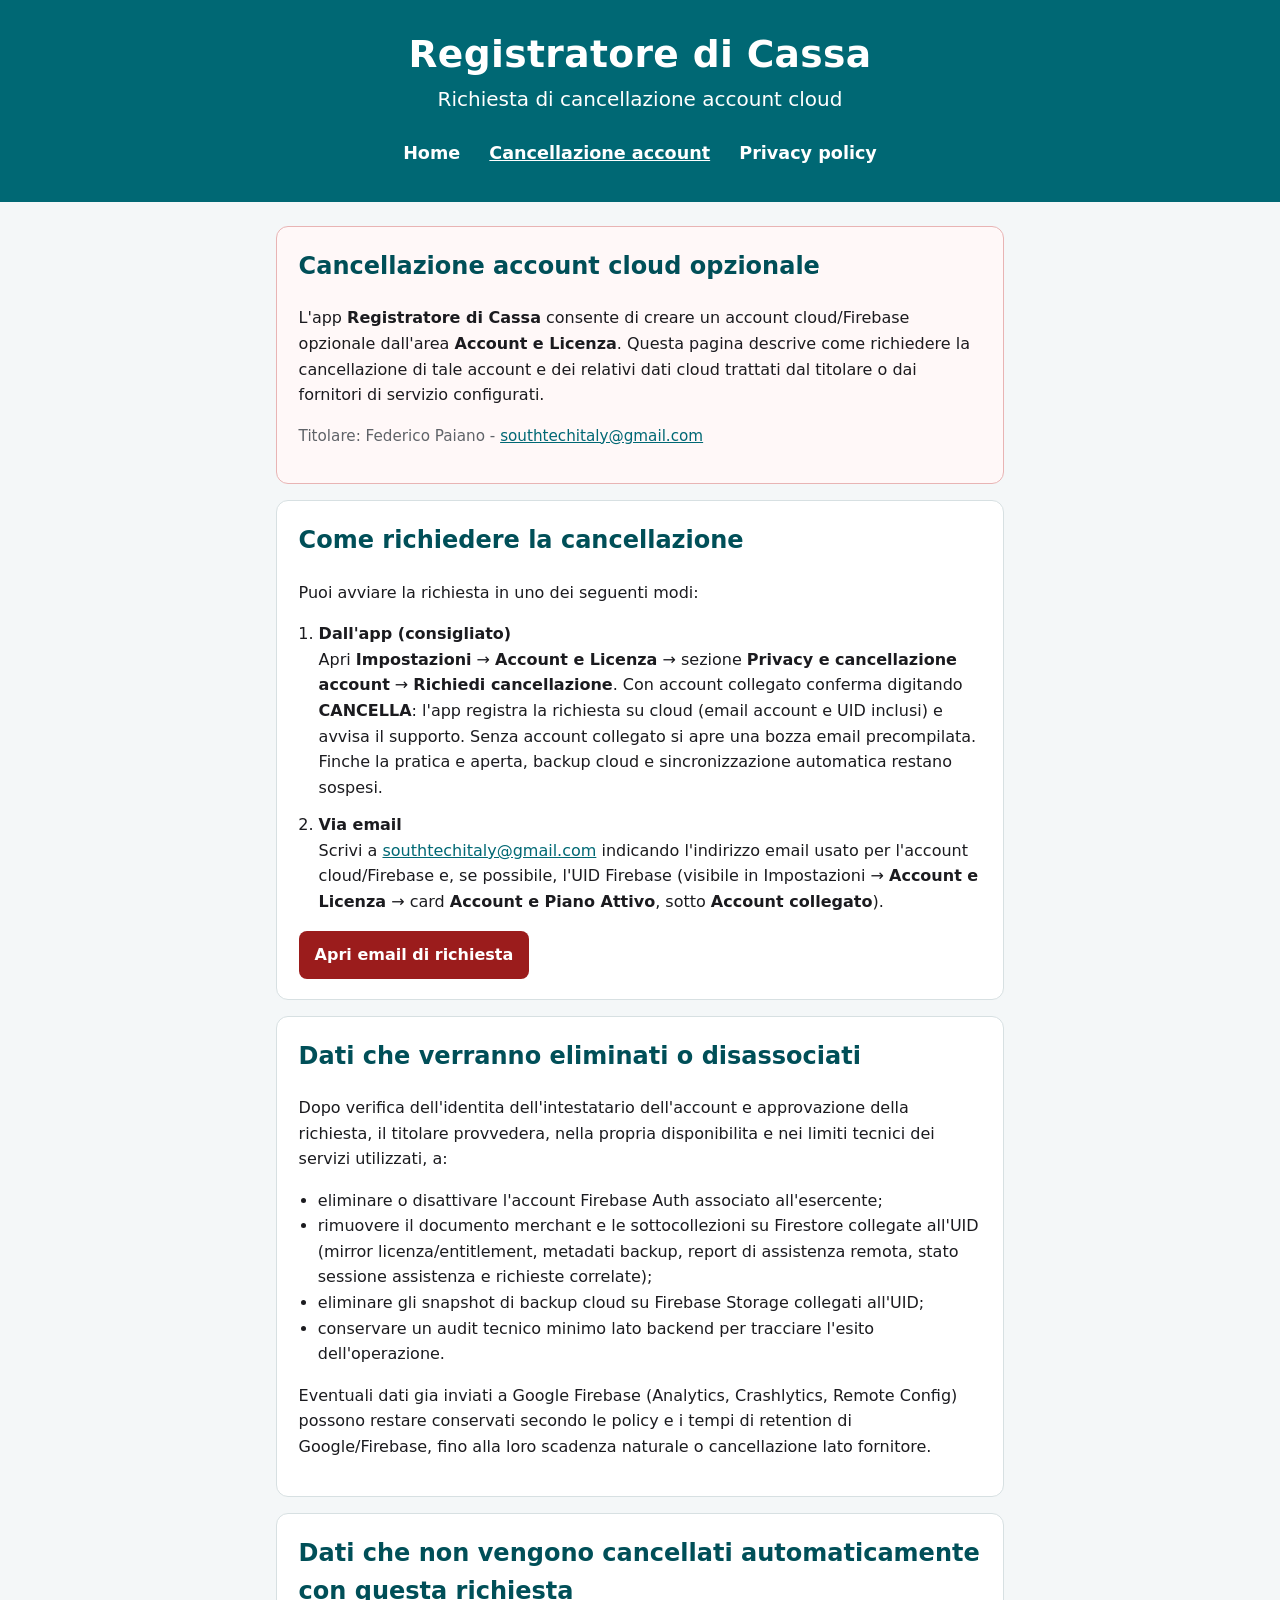
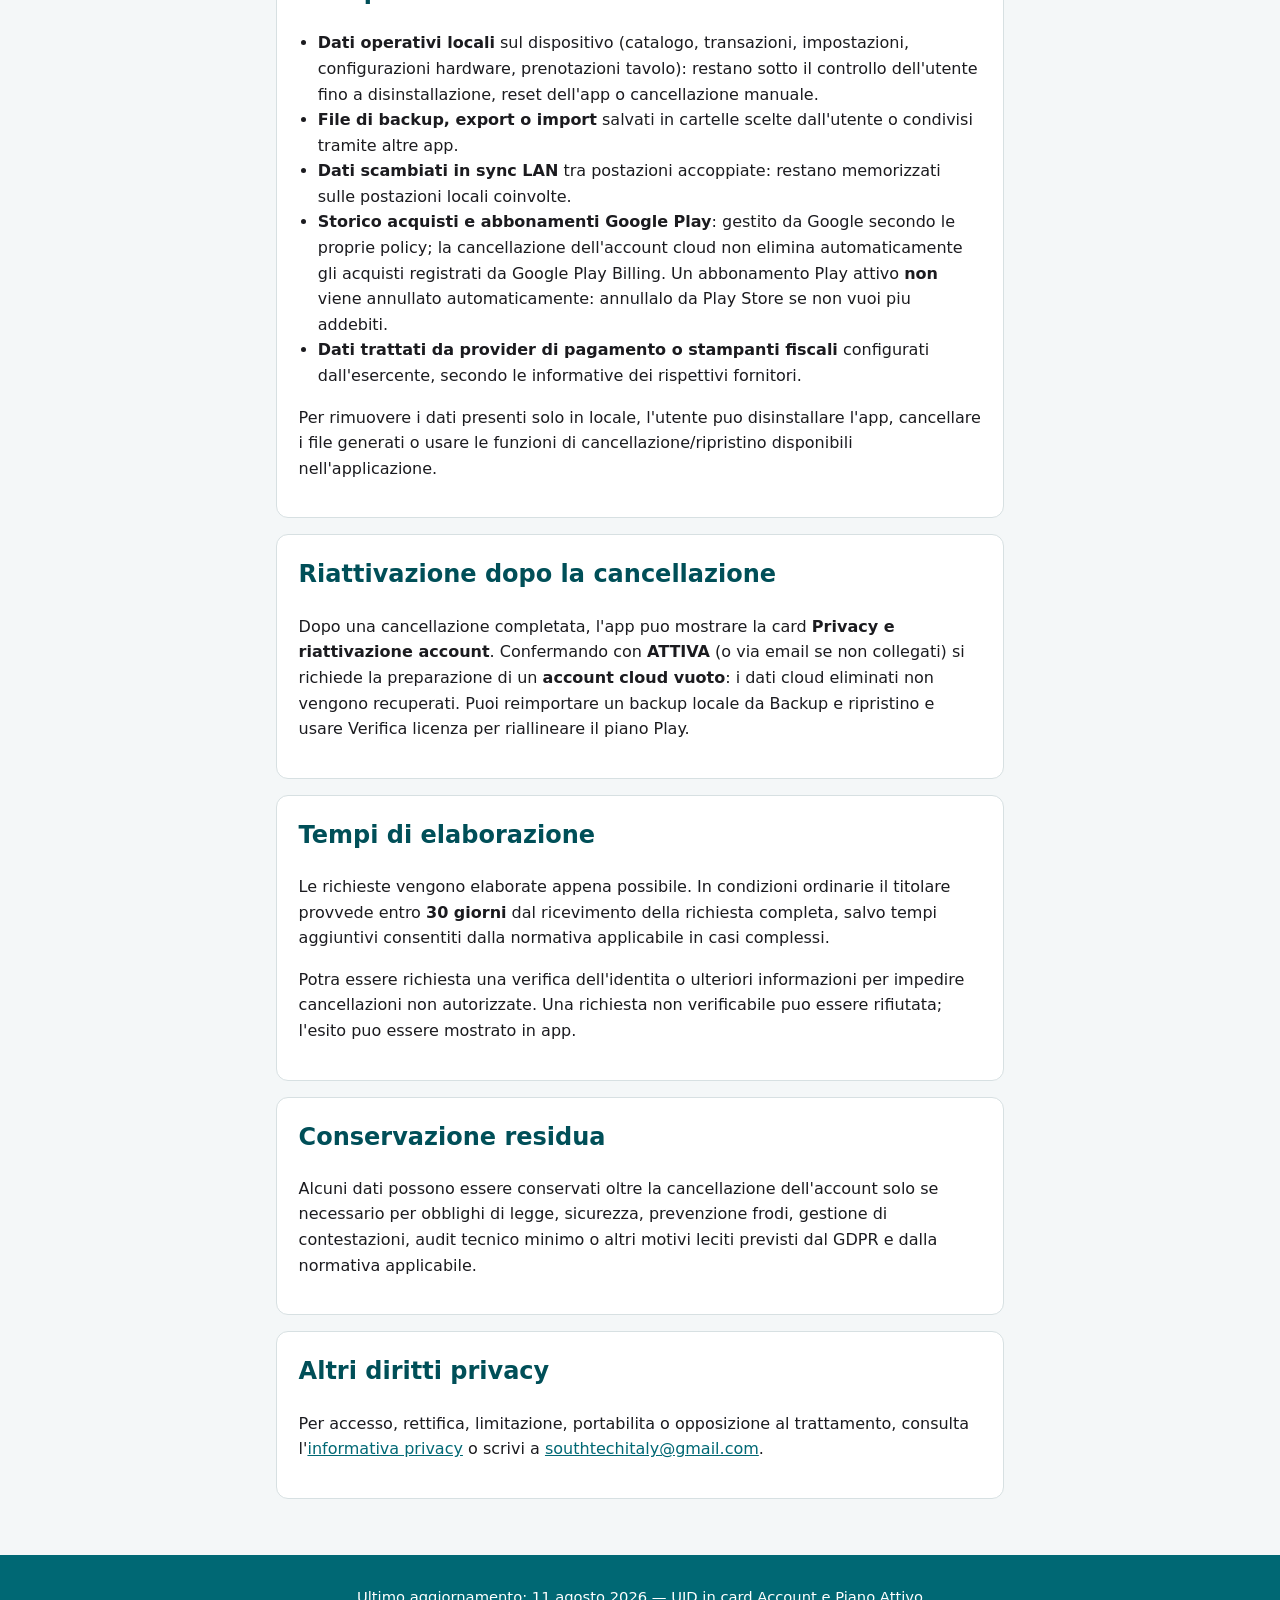
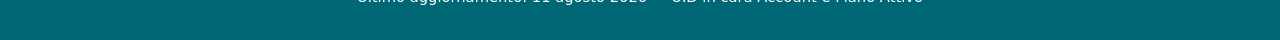
==== commit 1109942a: "Corregge dove trovare l'UID: card Account e Piano Attivo. Co-authored-by: Cursor <cursoragent@cursor" ====
--- a/account-deletion.html
+++ b/account-deletion.html
@@ -5,7 +5,9 @@
   <meta name="viewport" content="width=device-width, initial-scale=1">
   <title>Cancellazione account cloud - Registratore di Cassa</title>
   <meta name="description" content="Come richiedere la cancellazione dell'account cloud Firebase e dei dati cloud associati all'app Registratore di Cassa.">
-  <link rel="stylesheet" href="style.css?v=4">
+  <link rel="stylesheet" href="style.css?v=5">
+  <meta http-equiv="Cache-Control" content="no-cache, no-store, must-revalidate">
+  <meta http-equiv="Pragma" content="no-cache">
 </head>
 <body>
   <header class="site-header">
@@ -53,8 +55,8 @@
           Scrivi a
           <a href="mailto:southtechitaly@gmail.com?subject=Richiesta%20cancellazione%20account%20cloud%20-%20Registratore%20di%20Cassa">southtechitaly@gmail.com</a>
           indicando l'indirizzo email usato per l'account cloud/Firebase e, se possibile,
-          l'UID Firebase mostrato sotto <strong>Account collegato</strong> nella card
-          <strong>Account e Piano Attivo</strong>.
+          l'UID Firebase (visibile in Impostazioni &rarr; <strong>Account e Licenza</strong>
+          &rarr; card <strong>Account e Piano Attivo</strong>, sotto <strong>Account collegato</strong>).
         </li>
       </ol>
       <div class="button-row">
@@ -165,7 +167,7 @@
   </main>
 
   <footer class="site-footer">
-    <p>Ultimo aggiornamento: 11 agosto 2026</p>
+    <p>Ultimo aggiornamento: 11 agosto 2026 &mdash; UID in card Account e Piano Attivo</p>
   </footer>
 </body>
 </html>
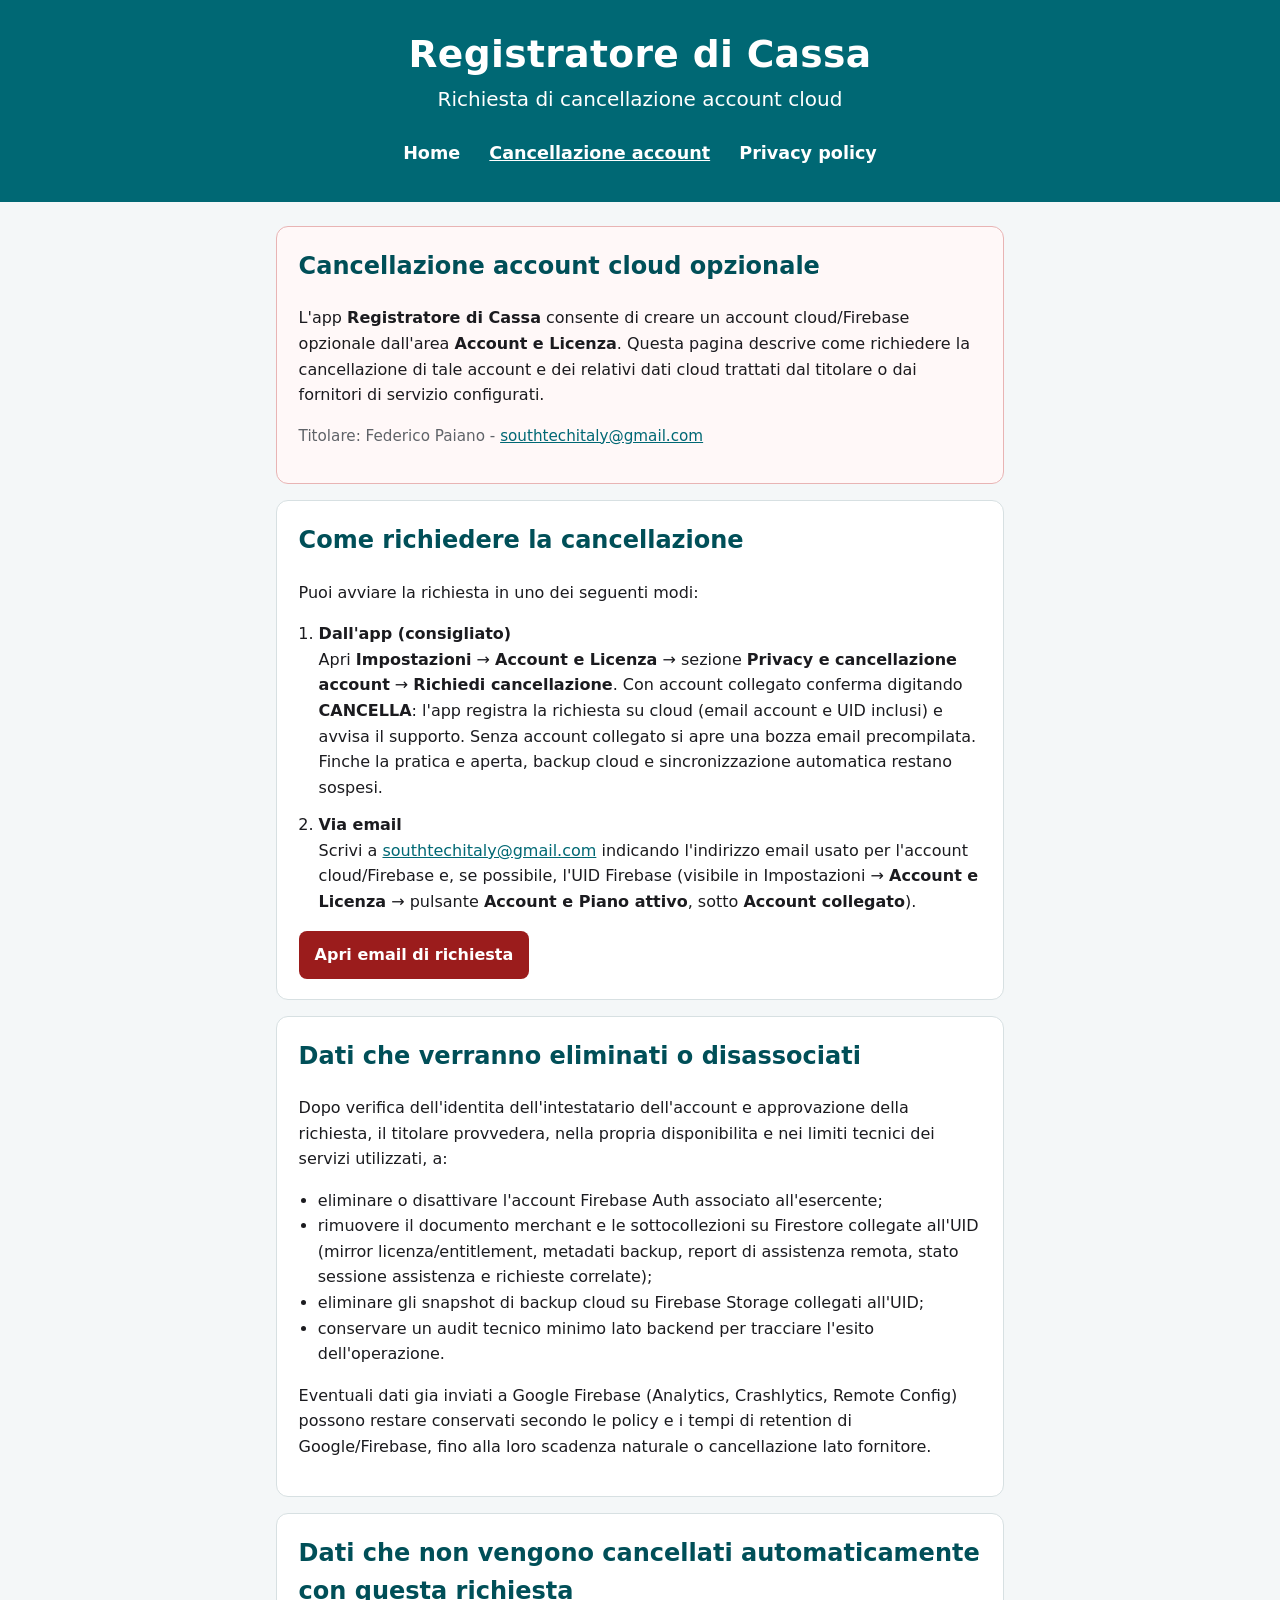
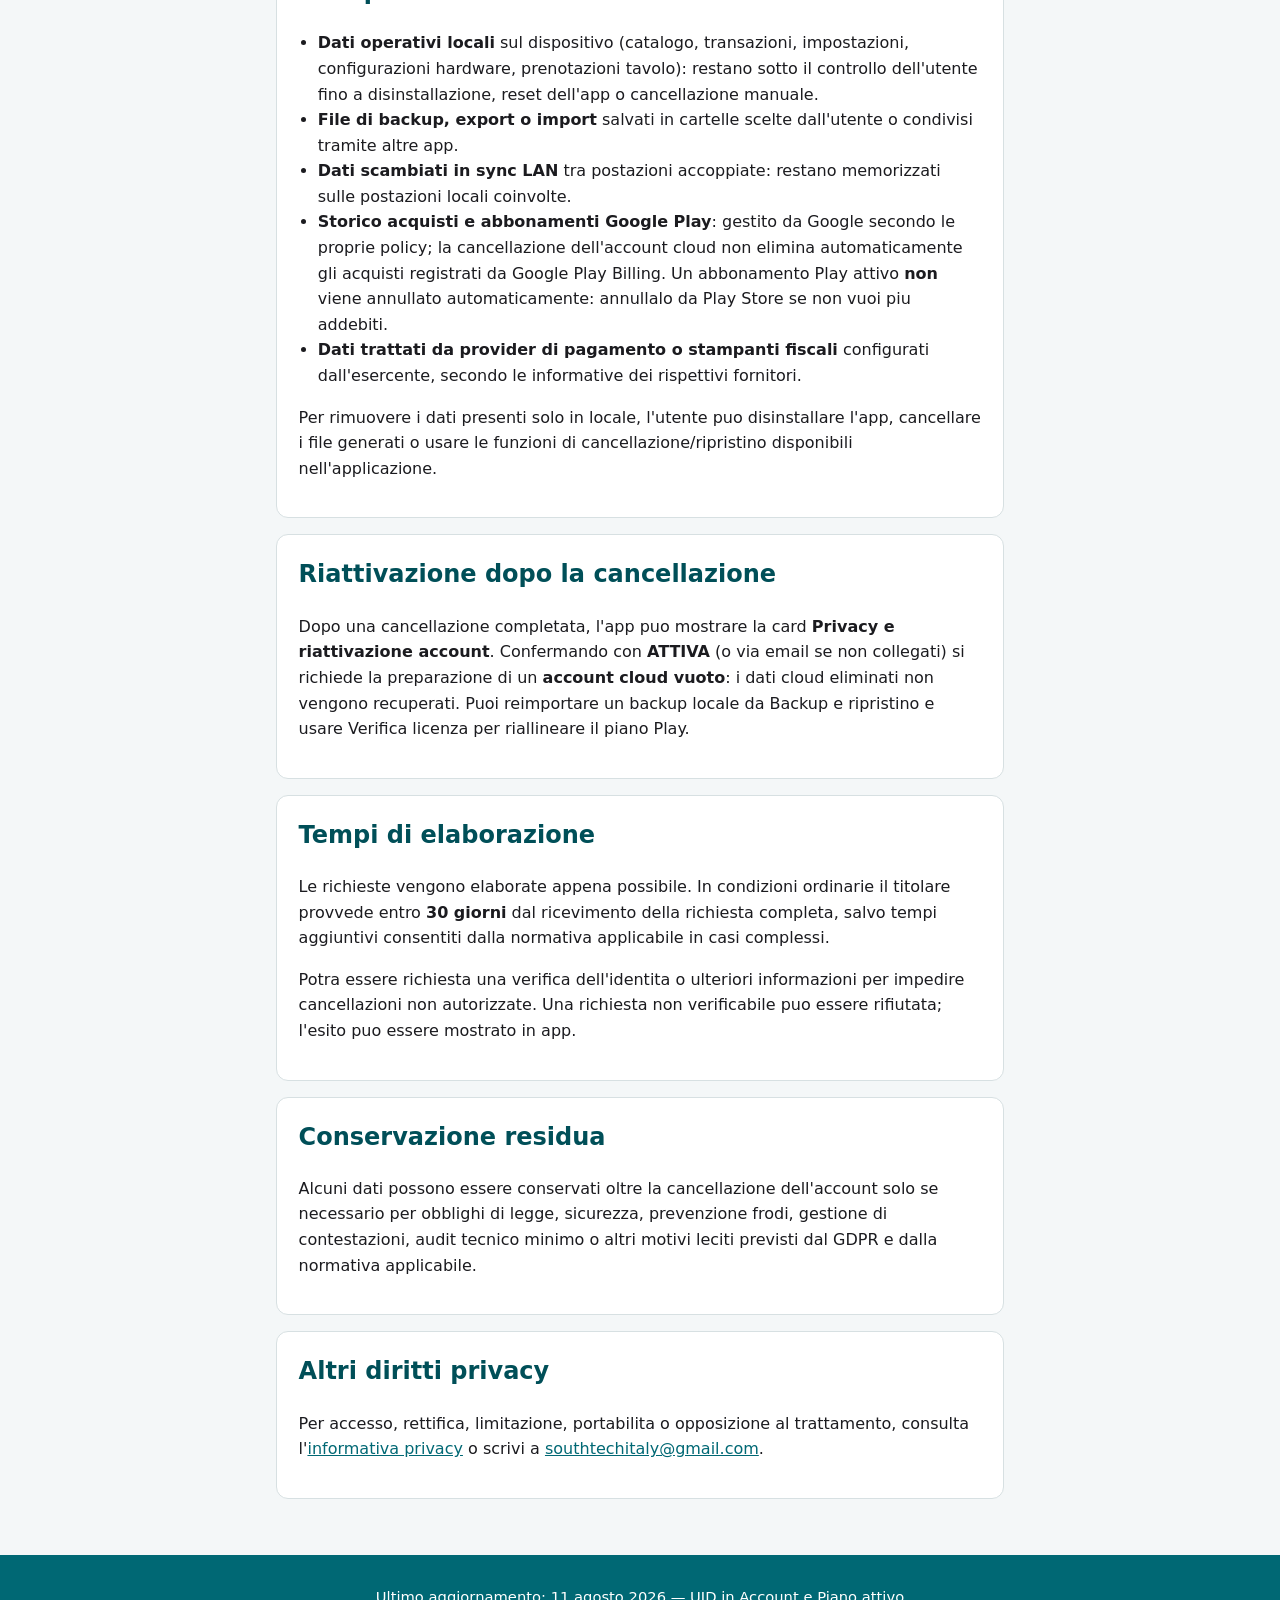
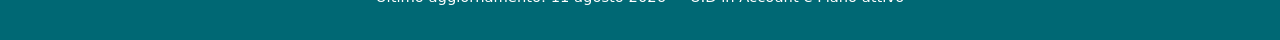
==== commit f0d819bc: "Sposta riferimenti UID al dialog Account e Piano attivo. Non e nella card di schermata: e sotto Acco" ====
--- a/account-deletion.html
+++ b/account-deletion.html
@@ -56,7 +56,7 @@
           <a href="mailto:southtechitaly@gmail.com?subject=Richiesta%20cancellazione%20account%20cloud%20-%20Registratore%20di%20Cassa">southtechitaly@gmail.com</a>
           indicando l'indirizzo email usato per l'account cloud/Firebase e, se possibile,
           l'UID Firebase (visibile in Impostazioni &rarr; <strong>Account e Licenza</strong>
-          &rarr; card <strong>Account e Piano Attivo</strong>, sotto <strong>Account collegato</strong>).
+          &rarr; pulsante <strong>Account e Piano attivo</strong>, sotto <strong>Account collegato</strong>).
         </li>
       </ol>
       <div class="button-row">
@@ -167,7 +167,7 @@
   </main>
 
   <footer class="site-footer">
-    <p>Ultimo aggiornamento: 11 agosto 2026 &mdash; UID in card Account e Piano Attivo</p>
+    <p>Ultimo aggiornamento: 11 agosto 2026 &mdash; UID in Account e Piano attivo</p>
   </footer>
 </body>
 </html>
